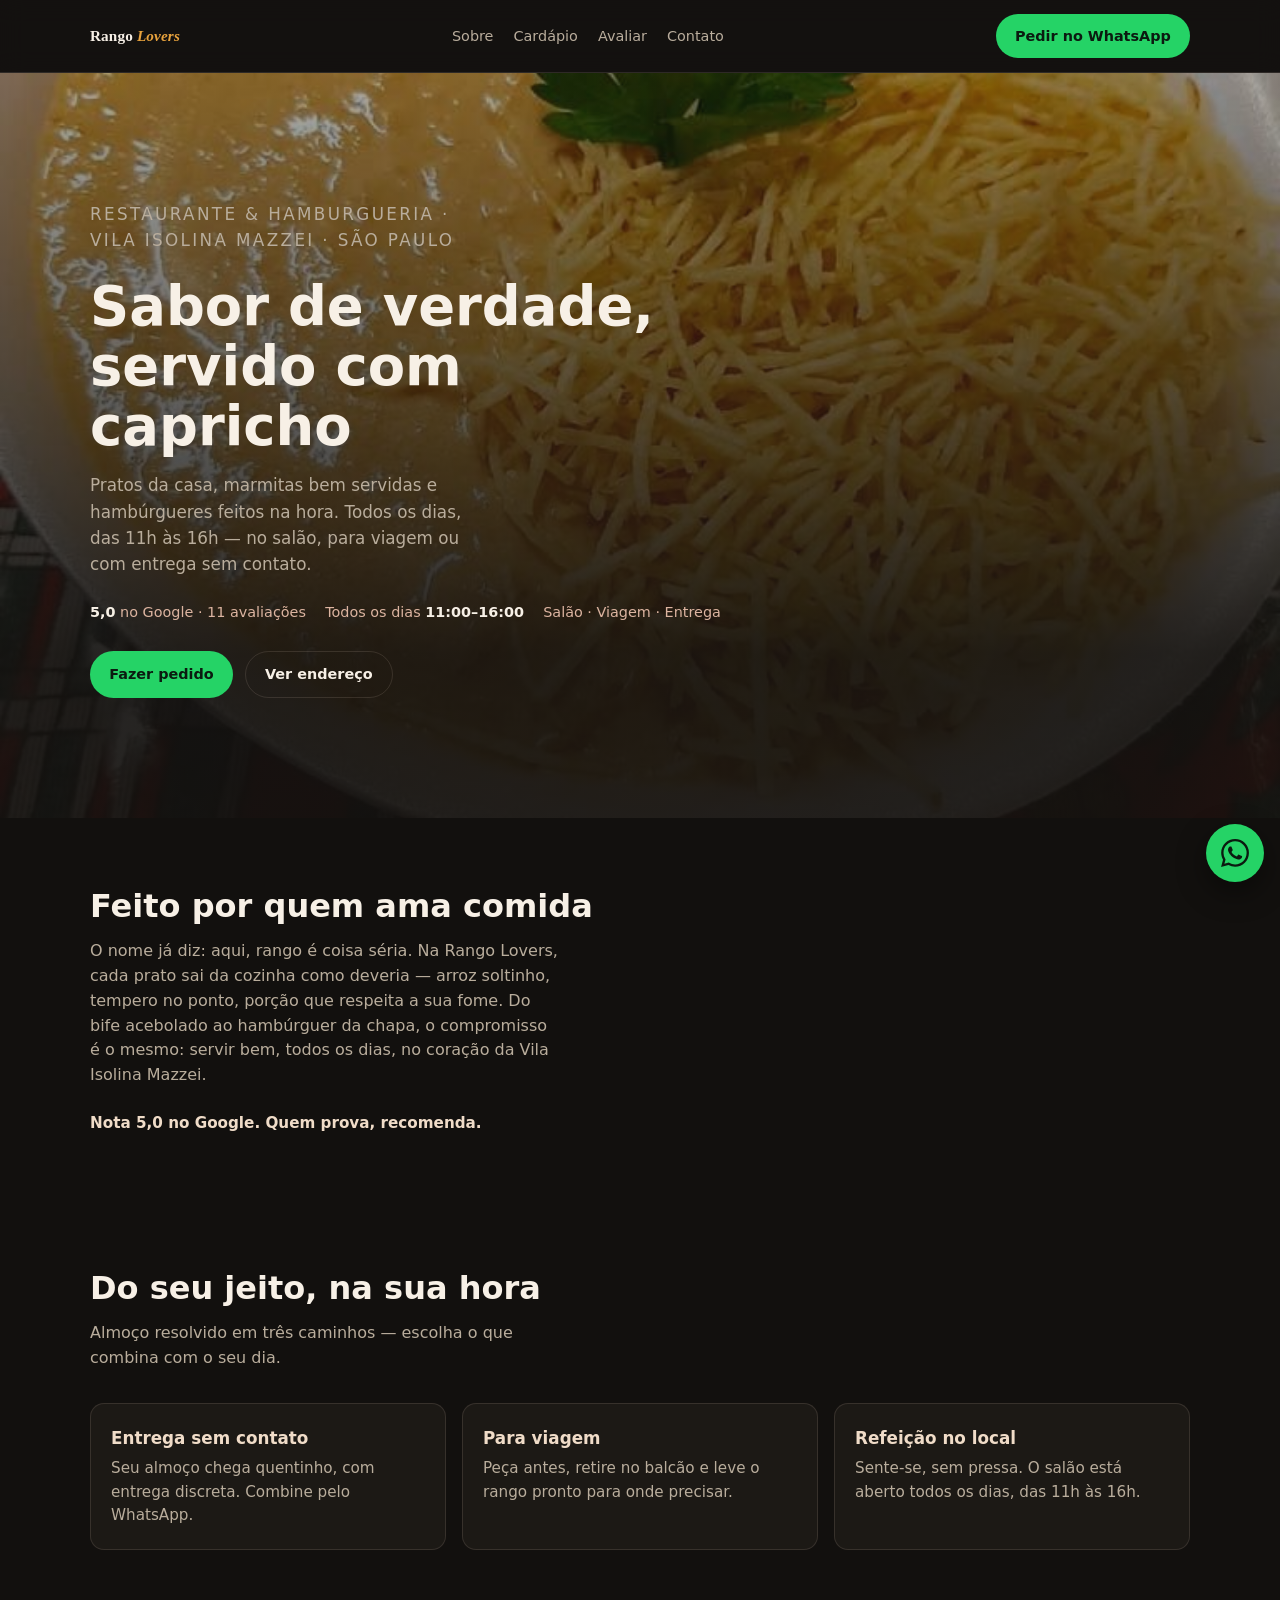
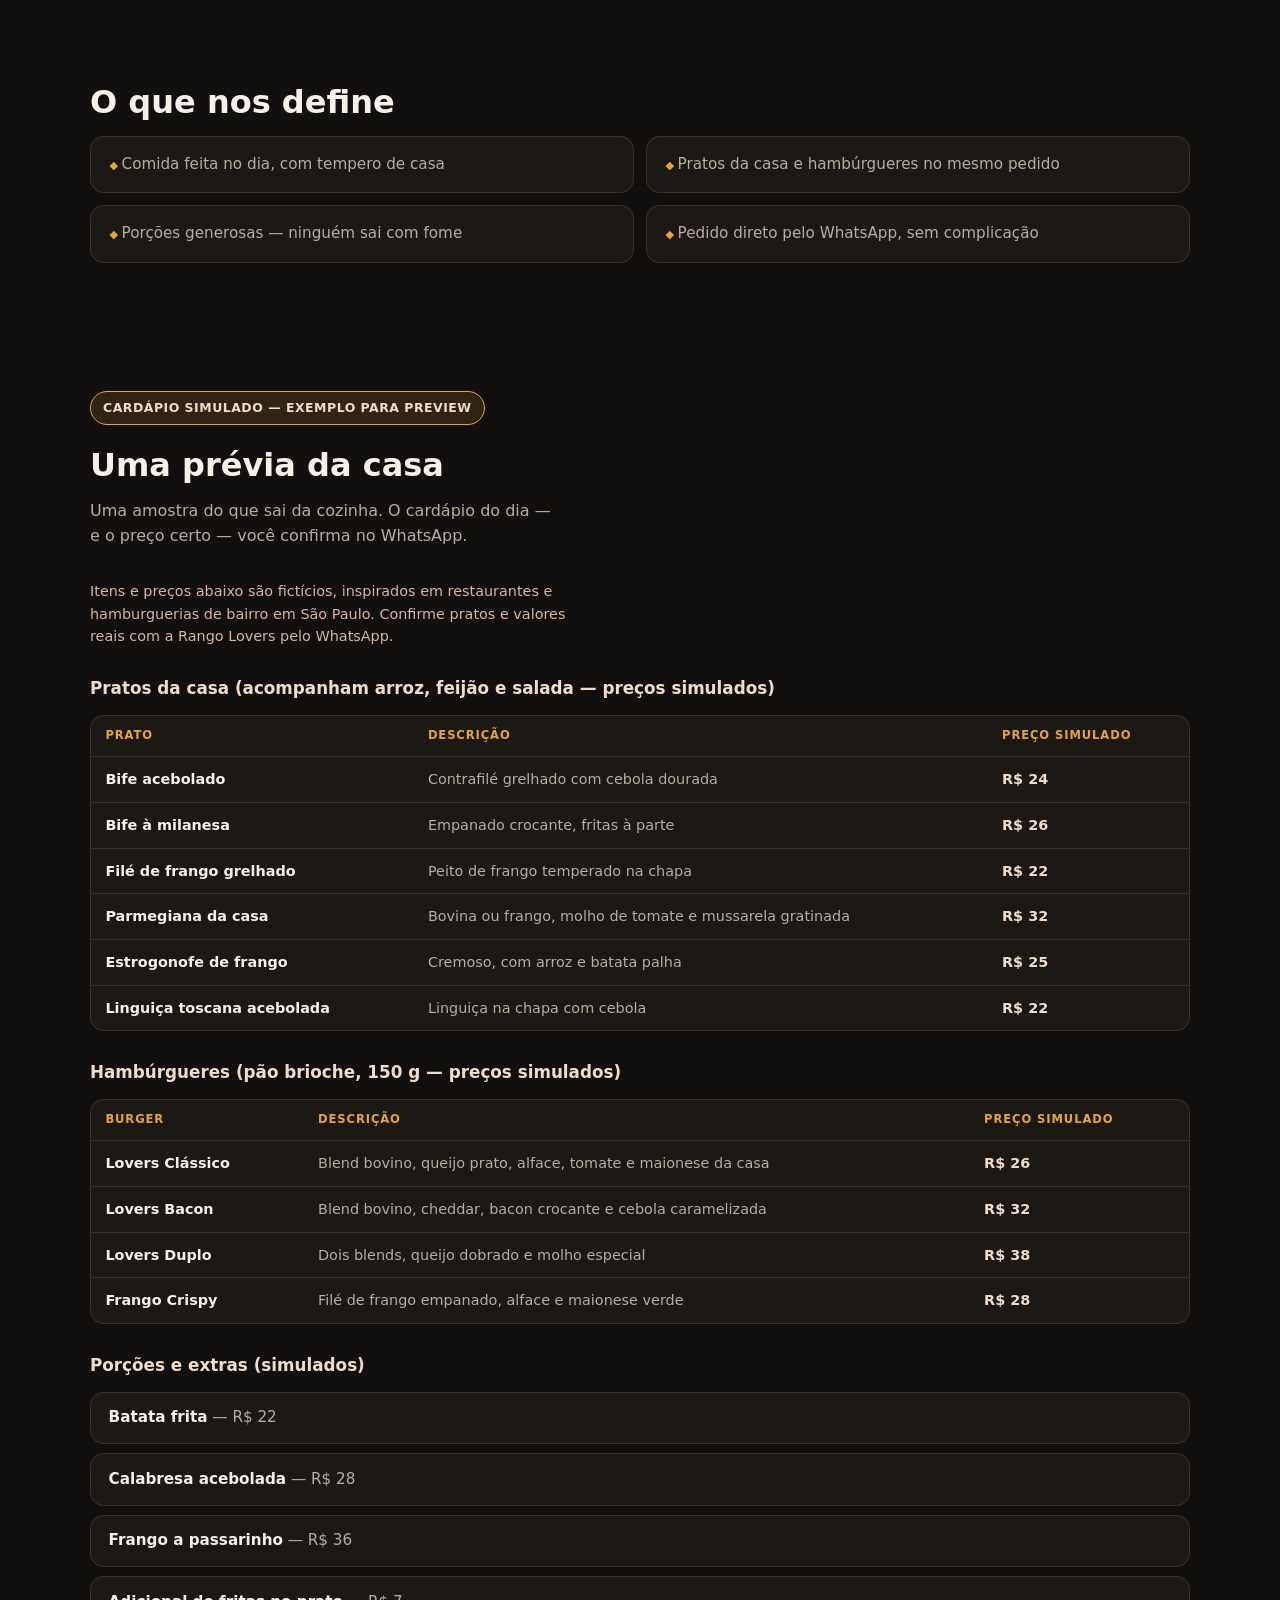
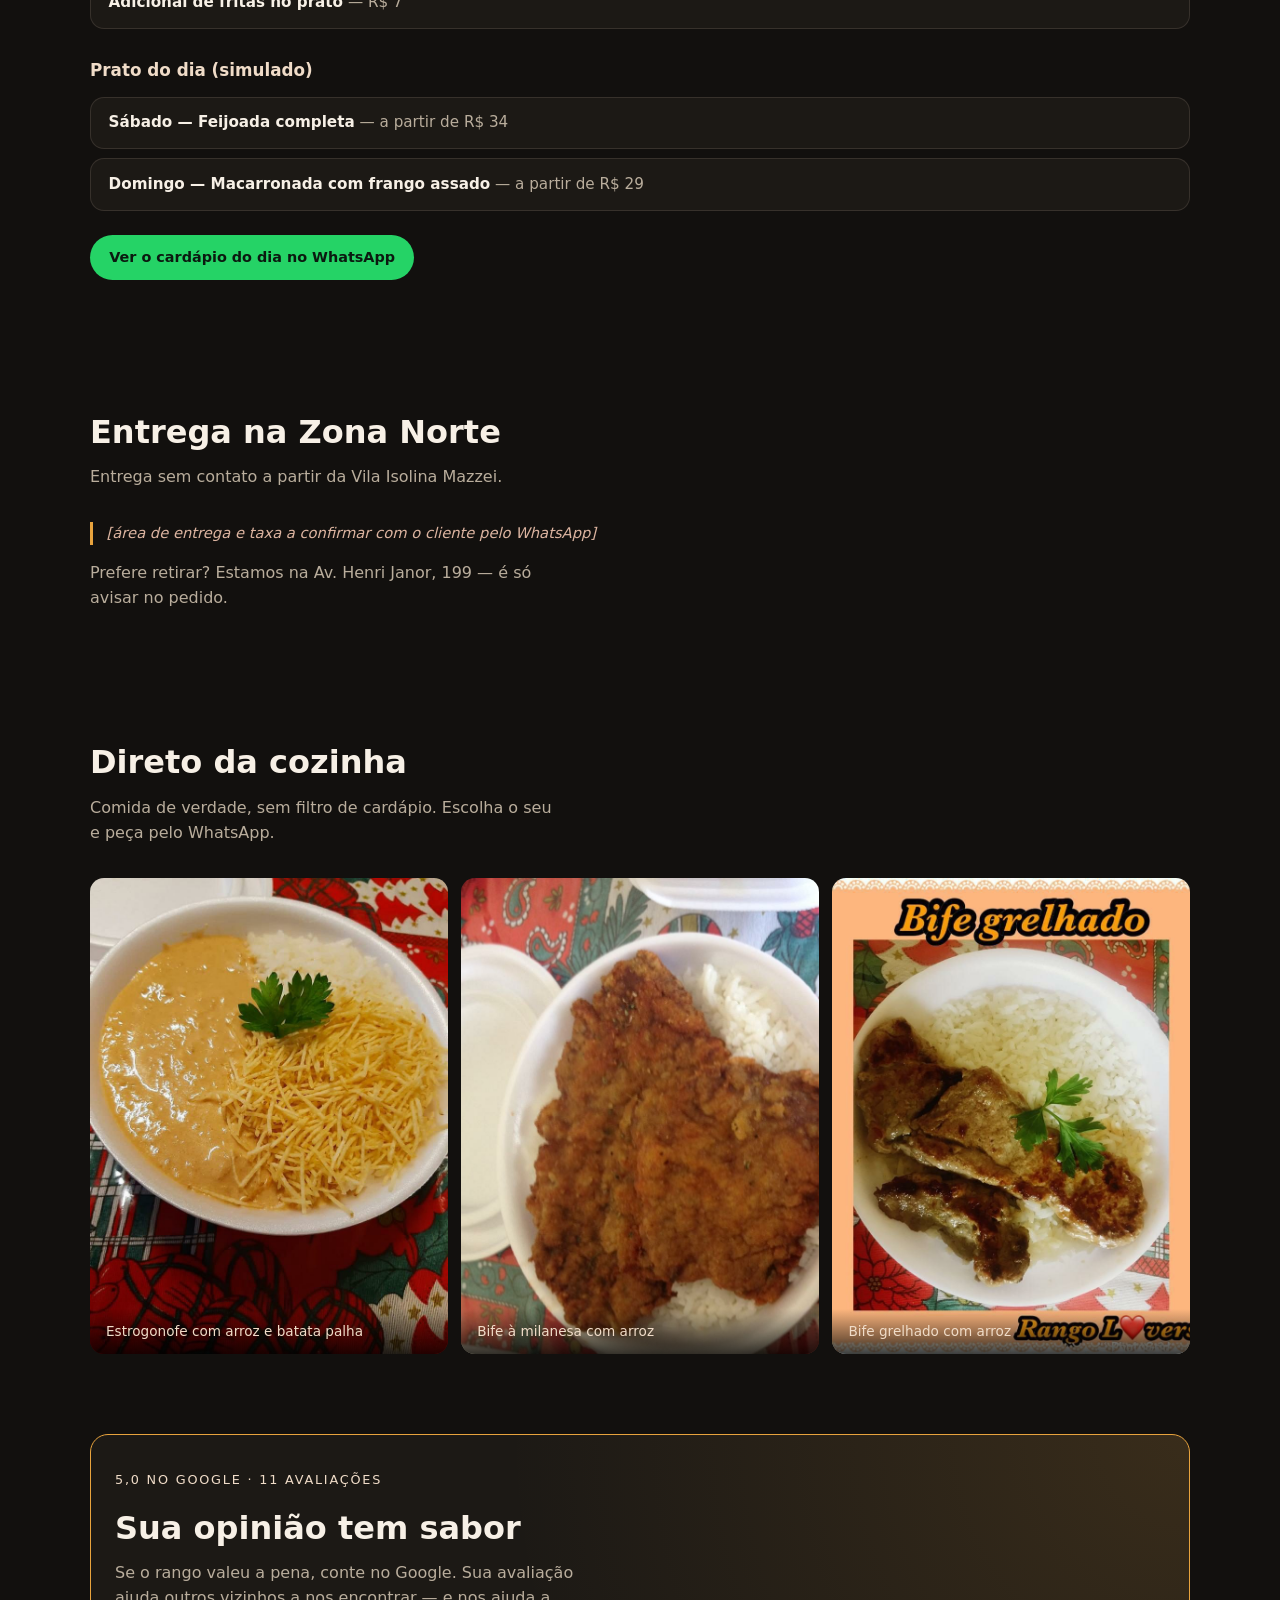
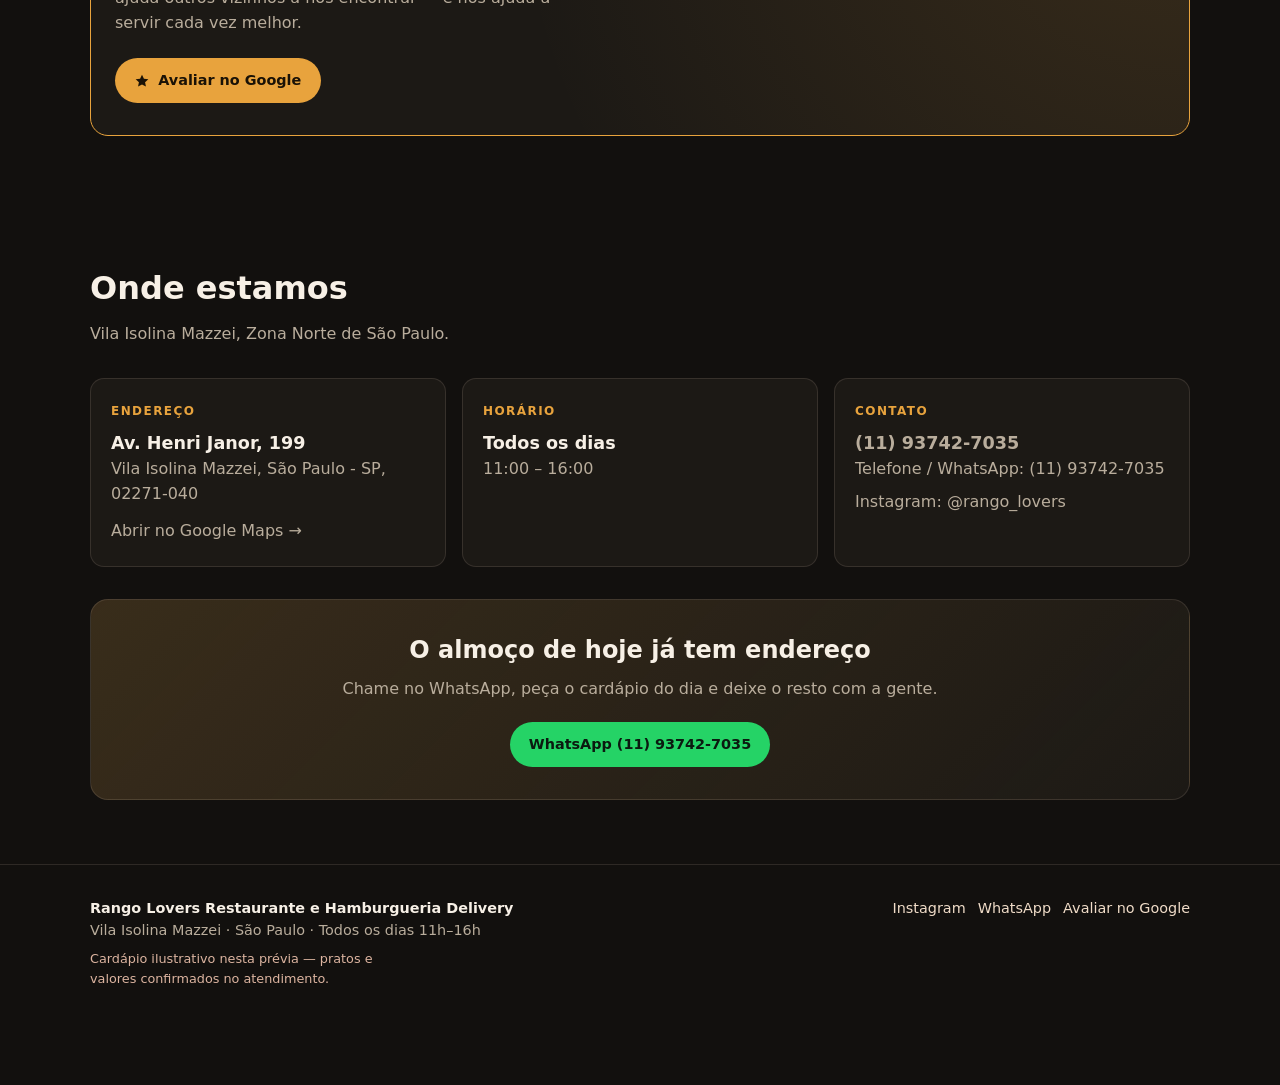
==== v1/index.html @ 6e691ba6 "Initial publish: Rango Lovers Restaurante e Hamburgueria Delivery preview gate + v1/v2/v3 for GitHub" ====
<!DOCTYPE html>
<html lang="pt-BR">
<head>
  <meta charset="UTF-8" />
  <meta name="viewport" content="width=device-width, initial-scale=1" />
  <meta name="description" content="Almoço caprichado, pratos da casa e hambúrgueres na Vila Isolina Mazzei, Zona Norte de SP. Todos os dias, 11h às 16h. Peça pelo WhatsApp (11) 93742-7035." />
  <title>Rango Lovers | Restaurante e Hamburgueria · Vila Isolina Mazzei</title>
  <link rel="stylesheet" href="styles.css" />
</head>
<body>
  <header class="header">
    <div class="container header-inner">
      <a class="brand" href="#topo" aria-label="Rango Lovers — início">
        <span class="wordmark">Rango <em>Lovers</em></span>
      </a>
      <nav class="nav" aria-label="Principal">
        <a href="#sobre">Sobre</a>
        <a href="#cardapio">Cardápio</a>
        <a href="#avaliar">Avaliar</a>
        <a href="#info">Contato</a>
      </nav>
      <a class="btn btn-wa" href="https://wa.me/5511937427035" target="_blank" rel="noopener noreferrer">Pedir no WhatsApp</a>
    </div>
  </header>

  <main id="topo">
    <section class="hero">
      <div class="hero-bg" aria-hidden="true"></div>
      <div class="container hero-content">
        <p class="eyebrow">Restaurante &amp; Hamburgueria · Vila Isolina Mazzei · São Paulo</p>
        <h1>Sabor de verdade, servido com capricho</h1>
        <p>Pratos da casa, marmitas bem servidas e hambúrgueres feitos na hora. Todos os dias, das 11h às 16h — no salão, para viagem ou com entrega sem contato.</p>
        <div class="hero-meta">
          <span><strong>5,0</strong> no Google · 11 avaliações</span>
          <span>Todos os dias <strong>11:00–16:00</strong></span>
          <span>Salão · Viagem · Entrega</span>
        </div>
        <div class="hero-actions">
          <a class="btn btn-wa" href="https://wa.me/5511937427035" target="_blank" rel="noopener noreferrer">Fazer pedido</a>
          <a class="btn btn-ghost" href="#info">Ver endereço</a>
        </div>
      </div>
    </section>

    <section id="sobre">
      <div class="container">
        <h2 class="section-title">Feito por quem ama comida</h2>
        <p class="section-lead">O nome já diz: aqui, rango é coisa séria. Na Rango Lovers, cada prato sai da cozinha como deveria — arroz soltinho, tempero no ponto, porção que respeita a sua fome. Do bife acebolado ao hambúrguer da chapa, o compromisso é o mesmo: servir bem, todos os dias, no coração da Vila Isolina Mazzei.</p>
        <p class="trust-line">Nota 5,0 no Google. Quem prova, recomenda.</p>
      </div>
    </section>

    <section id="servicos">
      <div class="container">
        <h2 class="section-title">Do seu jeito, na sua hora</h2>
        <p class="section-lead">Almoço resolvido em três caminhos — escolha o que combina com o seu dia.</p>
        <div class="services">
          <article class="service-card">
            <h3>Entrega sem contato</h3>
            <p>Seu almoço chega quentinho, com entrega discreta. Combine pelo WhatsApp.</p>
          </article>
          <article class="service-card">
            <h3>Para viagem</h3>
            <p>Peça antes, retire no balcão e leve o rango pronto para onde precisar.</p>
          </article>
          <article class="service-card">
            <h3>Refeição no local</h3>
            <p>Sente-se, sem pressa. O salão está aberto todos os dias, das 11h às 16h.</p>
          </article>
        </div>
      </div>
    </section>

    <section id="destaques">
      <div class="container">
        <h2 class="section-title">O que nos define</h2>
        <ul class="highlight-list">
          <li>Comida feita no dia, com tempero de casa</li>
          <li>Pratos da casa e hambúrgueres no mesmo pedido</li>
          <li>Porções generosas — ninguém sai com fome</li>
          <li>Pedido direto pelo WhatsApp, sem complicação</li>
        </ul>
      </div>
    </section>

    <section id="cardapio" aria-label="Cardápio simulado — exemplo para preview">
      <div class="container">
        <div class="simulado-badge" role="status">Cardápio simulado — exemplo para preview</div>
        <h2 class="section-title">Uma prévia da casa</h2>
        <p class="section-lead">Uma amostra do que sai da cozinha. O cardápio do dia — e o preço certo — você confirma no WhatsApp.</p>
        <p class="simulado-note">Itens e preços abaixo são fictícios, inspirados em restaurantes e hamburguerias de bairro em São Paulo. Confirme pratos e valores reais com a Rango Lovers pelo WhatsApp.</p>

        <h3 class="menu-group-title">Pratos da casa (acompanham arroz, feijão e salada — preços simulados)</h3>
        <div class="menu-table-wrap">
          <table class="menu-table">
            <thead>
              <tr><th>Prato</th><th>Descrição</th><th>Preço simulado</th></tr>
            </thead>
            <tbody>
              <tr><td>Bife acebolado</td><td>Contrafilé grelhado com cebola dourada</td><td>R$ 24</td></tr>
              <tr><td>Bife à milanesa</td><td>Empanado crocante, fritas à parte</td><td>R$ 26</td></tr>
              <tr><td>Filé de frango grelhado</td><td>Peito de frango temperado na chapa</td><td>R$ 22</td></tr>
              <tr><td>Parmegiana da casa</td><td>Bovina ou frango, molho de tomate e mussarela gratinada</td><td>R$ 32</td></tr>
              <tr><td>Estrogonofe de frango</td><td>Cremoso, com arroz e batata palha</td><td>R$ 25</td></tr>
              <tr><td>Linguiça toscana acebolada</td><td>Linguiça na chapa com cebola</td><td>R$ 22</td></tr>
            </tbody>
          </table>
        </div>

        <h3 class="menu-group-title">Hambúrgueres (pão brioche, 150 g — preços simulados)</h3>
        <div class="menu-table-wrap">
          <table class="menu-table">
            <thead>
              <tr><th>Burger</th><th>Descrição</th><th>Preço simulado</th></tr>
            </thead>
            <tbody>
              <tr><td>Lovers Clássico</td><td>Blend bovino, queijo prato, alface, tomate e maionese da casa</td><td>R$ 26</td></tr>
              <tr><td>Lovers Bacon</td><td>Blend bovino, cheddar, bacon crocante e cebola caramelizada</td><td>R$ 32</td></tr>
              <tr><td>Lovers Duplo</td><td>Dois blends, queijo dobrado e molho especial</td><td>R$ 38</td></tr>
              <tr><td>Frango Crispy</td><td>Filé de frango empanado, alface e maionese verde</td><td>R$ 28</td></tr>
            </tbody>
          </table>
        </div>

        <h3 class="menu-group-title">Porções e extras (simulados)</h3>
        <ul class="combo-list">
          <li><strong>Batata frita</strong> — R$ 22</li>
          <li><strong>Calabresa acebolada</strong> — R$ 28</li>
          <li><strong>Frango a passarinho</strong> — R$ 36</li>
          <li><strong>Adicional de fritas no prato</strong> — R$ 7</li>
        </ul>

        <h3 class="menu-group-title">Prato do dia (simulado)</h3>
        <ul class="combo-list">
          <li><strong>Sábado — Feijoada completa</strong> — a partir de R$ 34</li>
          <li><strong>Domingo — Macarronada com frango assado</strong> — a partir de R$ 29</li>
        </ul>
        <div class="menu-cta">
          <a class="btn btn-wa" href="https://wa.me/5511937427035" target="_blank" rel="noopener noreferrer">Ver o cardápio do dia no WhatsApp</a>
        </div>
      </div>
    </section>

    <section id="entrega">
      <div class="container">
        <h2 class="section-title">Entrega na Zona Norte</h2>
        <p class="section-lead">Entrega sem contato a partir da Vila Isolina Mazzei.</p>
        <p class="area-placeholder">[área de entrega e taxa a confirmar com o cliente pelo WhatsApp]</p>
        <p class="section-lead" style="margin-top:1rem;margin-bottom:0">Prefere retirar? Estamos na Av. Henri Janor, 199 — é só avisar no pedido.</p>
      </div>
    </section>

    <section id="fotos">
      <div class="container">
        <h2 class="section-title">Direto da cozinha</h2>
        <p class="section-lead">Comida de verdade, sem filtro de cardápio. Escolha o seu e peça pelo WhatsApp.</p>
        <div class="gallery gallery-3">
          <figure>
            <img src="assets/foto-1.jpg" alt="Estrogonofe com arroz e batata palha" loading="lazy" width="768" height="1024" />
            <figcaption>Estrogonofe com arroz e batata palha</figcaption>
          </figure>
          <figure>
            <img src="assets/foto-3.jpg" alt="Bife à milanesa com arroz" loading="lazy" width="960" height="960" />
            <figcaption>Bife à milanesa com arroz</figcaption>
          </figure>
          <figure>
            <img src="assets/foto-4.jpg" alt="Bife grelhado com arroz" loading="lazy" width="869" height="1024" />
            <figcaption>Bife grelhado com arroz</figcaption>
          </figure>
        </div>
      </div>
    </section>

    <section id="avaliar" class="review-band">
      <div class="container">
        <div class="review-box">
          <p class="eyebrow">5,0 no Google · 11 avaliações</p>
          <h2 class="section-title">Sua opinião tem sabor</h2>
          <p class="section-lead">Se o rango valeu a pena, conte no Google. Sua avaliação ajuda outros vizinhos a nos encontrar — e nos ajuda a servir cada vez melhor.</p>
          <a class="btn btn-review" href="https://search.google.com/local/writereview?placeid=ChIJkTZjzln1zpQRoMhv1bwdOF4" target="_blank" rel="noopener noreferrer"><svg class="g-ico" viewBox="0 0 24 24" aria-hidden="true"><path fill="currentColor" d="M12 2.5l2.9 6 6.6.8-4.9 4.5 1.3 6.5L12 17.1l-5.9 3.2 1.3-6.5L2.5 9.3l6.6-.8z"/></svg>Avaliar no Google</a>
        </div>
      </div>
    </section>

    <section id="info">
      <div class="container">
        <h2 class="section-title">Onde estamos</h2>
        <p class="section-lead">Vila Isolina Mazzei, Zona Norte de São Paulo.</p>
        <div class="info-grid">
          <article class="info-card">
            <h3>Endereço</h3>
            <p class="big">Av. Henri Janor, 199</p>
            <p>Vila Isolina Mazzei, São Paulo - SP, 02271-040</p>
            <p style="margin-top:0.75rem"><a href="https://www.google.com/maps/place/Rango+Lovers+Restaurante+e+Hamburgueria+Delivery/data=!4m7!3m6!1s0x94cef559ce633691:0x5e381dbcd56fc8a0!8m2!3d-23.4699314!4d-46.5895767!16s%2Fg%2F11lrlq2khb" target="_blank" rel="noopener noreferrer">Abrir no Google Maps →</a></p>
          </article>
          <article class="info-card">
            <h3>Horário</h3>
            <p class="big">Todos os dias</p>
            <p>11:00 – 16:00</p>
          </article>
          <article class="info-card">
            <h3>Contato</h3>
            <p class="big"><a href="tel:+5511937427035">(11) 93742-7035</a></p>
            <p>Telefone / WhatsApp: <a href="https://wa.me/5511937427035" target="_blank" rel="noopener noreferrer">(11) 93742-7035</a></p>
            <p style="margin-top:0.5rem">Instagram: <a href="https://www.instagram.com/rango_lovers/" target="_blank" rel="noopener noreferrer">@rango_lovers</a></p>
          </article>
        </div>

        <div class="cta-band" style="margin-top:2rem">
          <h2>O almoço de hoje já tem endereço</h2>
          <p>Chame no WhatsApp, peça o cardápio do dia e deixe o resto com a gente.</p>
          <a class="btn btn-wa" href="https://wa.me/5511937427035" target="_blank" rel="noopener noreferrer">WhatsApp (11) 93742-7035</a>
        </div>
      </div>
    </section>
  </main>

  <footer class="footer">
    <div class="container footer-inner">
      <div>
        <strong style="color:var(--text)">Rango Lovers Restaurante e Hamburgueria Delivery</strong>
        <p>Vila Isolina Mazzei · São Paulo · Todos os dias 11h–16h</p>
        <p class="footer-note">Cardápio ilustrativo nesta prévia — pratos e valores confirmados no atendimento.</p>
      </div>
      <div class="socials">
        <a href="https://www.instagram.com/rango_lovers/" target="_blank" rel="noopener noreferrer">Instagram</a>
        <a href="https://wa.me/5511937427035" target="_blank" rel="noopener noreferrer">WhatsApp</a>
        <a href="https://search.google.com/local/writereview?placeid=ChIJkTZjzln1zpQRoMhv1bwdOF4" target="_blank" rel="noopener noreferrer">Avaliar no Google</a>
      </div>
    </div>
  </footer>

  <a class="wa-float" href="https://wa.me/5511937427035" target="_blank" rel="noopener noreferrer" aria-label="Pedir no WhatsApp">
    <svg viewBox="0 0 24 24" fill="currentColor" aria-hidden="true"><path d="M17.472 14.382c-.297-.149-1.758-.867-2.03-.967-.273-.099-.471-.148-.67.15-.197.297-.767.966-.94 1.164-.173.199-.347.223-.644.075-.297-.15-1.255-.463-2.39-1.475-.883-.788-1.48-1.761-1.653-2.059-.173-.297-.018-.458.13-.606.134-.133.298-.347.446-.52.149-.174.198-.298.298-.497.099-.198.05-.371-.025-.52-.075-.149-.669-1.612-.916-2.207-.242-.579-.487-.5-.669-.51-.173-.008-.371-.01-.57-.01-.198 0-.52.074-.792.372-.272.297-1.04 1.016-1.04 2.479 0 1.462 1.065 2.875 1.213 3.074.149.198 2.096 3.2 5.077 4.487.709.306 1.262.489 1.694.625.712.227 1.36.195 1.871.118.571-.085 1.758-.719 2.006-1.413.248-.694.248-1.289.173-1.413-.074-.124-.272-.198-.57-.347m-5.421 7.403h-.004a9.87 9.87 0 01-5.031-1.378l-.361-.214-3.741.982.998-3.648-.235-.374a9.86 9.86 0 01-1.51-5.26c.001-5.45 4.436-9.884 9.888-9.884 2.64 0 5.122 1.03 6.988 2.898a9.825 9.825 0 012.893 6.994c-.003 5.45-4.435 9.884-9.85 9.884m8.413-18.297A11.815 11.815 0 0012.05 0C5.495 0 .16 5.335.157 11.892c0 2.096.547 4.142 1.588 5.945L.057 24l6.305-1.654a11.882 11.882 0 005.683 1.448h.005c6.554 0 11.89-5.335 11.893-11.893a11.821 11.821 0 00-3.48-8.413z"/></svg>
  </a>

  <script src="script.js"></script>
</body>
</html>
---- v1/styles.css ----
/* Rango Lovers v1 — Dark elegant: carvão + mostarda (almoço caprichado) */
:root {
  --bg: #12100e;
  --bg-elev: #1c1915;
  --bg-soft: #26221c;
  --text: #f7f0e6;
  --muted: #b9ad9c;
  --accent: #e8a33d;
  --accent-hover: #f2b552;
  --accent-soft: rgba(232, 163, 61, 0.14);
  --cream: #f0dcc8;
  --earth: #dcb4a0;
  --line: rgba(240, 220, 200, 0.12);
  --radius: 14px;
  --font: "Segoe UI", system-ui, -apple-system, sans-serif;
  --max: 1100px;
}


*, *::before, *::after { box-sizing: border-box; margin: 0; padding: 0; }
html { scroll-behavior: smooth; }
body {
  font-family: var(--font);
  background: var(--bg);
  color: var(--text);
  line-height: 1.55;
  -webkit-font-smoothing: antialiased;
}
img { max-width: 100%; display: block; }
a { color: inherit; text-decoration: none; }
ul { list-style: none; }

.container { width: min(100% - 2rem, var(--max)); margin-inline: auto; }

/* Header */
.header {
  position: sticky; top: 0; z-index: 40;
  background: rgba(20, 18, 16, 0.88);
  backdrop-filter: blur(12px);
  border-bottom: 1px solid var(--line);
}
.header-inner {
  display: flex; align-items: center; justify-content: space-between;
  padding: 0.85rem 0; gap: 1rem;
}
.brand {
  display: flex; align-items: center; gap: 0.75rem;
  font-weight: 700; letter-spacing: 0.02em;
}
.brand-mark {
  width: 42px; height: 42px; border-radius: 50%;
  object-fit: cover; border: 2px solid var(--accent);
}
.brand span { font-size: 0.95rem; }
.nav { display: none; gap: 1.25rem; font-size: 0.9rem; color: var(--muted); }
.nav a:hover { color: var(--text); }
.btn {
  display: inline-flex; align-items: center; justify-content: center; gap: 0.5rem;
  padding: 0.7rem 1.2rem; border-radius: 999px; font-weight: 600; font-size: 0.9rem;
  border: none; cursor: pointer; transition: 0.2s ease;
}
.btn-wa {
  background: #25d366; color: #0b1a10;
}
.btn-wa:hover { filter: brightness(1.08); transform: translateY(-1px); }
.btn-accent {
  background: var(--accent); color: #fff;
}
.btn-accent:hover { background: var(--accent-hover); }
.btn-ghost {
  background: transparent; color: var(--text);
  border: 1px solid var(--line);
}
.btn-ghost:hover { border-color: var(--cream); }

/* Hero */
.hero {
  position: relative; min-height: min(88vh, 720px);
  display: grid; align-items: end;
  overflow: hidden;
}
.hero-bg {
  position: absolute; inset: 0;
  background:
    linear-gradient(180deg, rgba(20,18,16,0.35) 0%, rgba(20,18,16,0.92) 78%),
    url("assets/foto-1.jpg") center/cover no-repeat;
}
.hero-content {
  position: relative; z-index: 1;
  padding: 4rem 0 3.5rem;
}
.eyebrow {
  display: inline-block;
  color: var(--cream);
  font-size: 0.8rem; letter-spacing: 0.14em; text-transform: uppercase;
  margin-bottom: 0.85rem;
}
.hero h1 {
  font-size: clamp(2.1rem, 6vw, 3.4rem);
  line-height: 1.1; font-weight: 750; max-width: 14ch;
  margin-bottom: 1rem;
}
.hero p {
  color: var(--muted); max-width: 38ch; font-size: 1.05rem;
  margin-bottom: 1.5rem;
}
.hero-meta {
  display: flex; flex-wrap: wrap; gap: 0.6rem 1.2rem;
  color: var(--earth); font-size: 0.9rem; margin-bottom: 1.75rem;
}
.hero-meta strong { color: var(--text); font-weight: 600; }
.hero-actions { display: flex; flex-wrap: wrap; gap: 0.75rem; }

/* Sections */
section { padding: 4rem 0; }
.section-title {
  font-size: clamp(1.5rem, 3.5vw, 2rem);
  margin-bottom: 0.5rem;
}
.section-lead { color: var(--muted); max-width: 46ch; margin-bottom: 2rem; }

.services {
  display: grid; gap: 1rem;
  grid-template-columns: 1fr;
}
.service-card {
  background: var(--bg-elev);
  border: 1px solid var(--line);
  border-radius: var(--radius);
  padding: 1.35rem 1.25rem;
}
.service-card h3 {
  font-size: 1.05rem; margin-bottom: 0.35rem;
  color: var(--cream);
}
.service-card p { color: var(--muted); font-size: 0.95rem; }

.gallery {
  display: grid; gap: 0.85rem;
  grid-template-columns: 1fr 1fr;
}
.gallery figure {
  position: relative; overflow: hidden; border-radius: var(--radius);
  background: var(--bg-soft); aspect-ratio: 3/4;
}
.gallery figure:nth-child(3) { grid-column: 1 / -1; aspect-ratio: 16/9; }
.gallery img { width: 100%; height: 100%; object-fit: cover; }
.gallery figcaption {
  position: absolute; left: 0; right: 0; bottom: 0;
  padding: 0.75rem 1rem;
  background: linear-gradient(transparent, rgba(0,0,0,0.75));
  font-size: 0.85rem; color: var(--cream);
}

.info-grid {
  display: grid; gap: 1rem;
}
.info-card {
  background: var(--bg-elev);
  border: 1px solid var(--line);
  border-radius: var(--radius);
  padding: 1.4rem 1.25rem;
}
.info-card h3 {
  font-size: 0.75rem; letter-spacing: 0.12em; text-transform: uppercase;
  color: var(--accent); margin-bottom: 0.6rem;
}
.info-card p, .info-card a { color: var(--muted); }
.info-card a:hover { color: var(--text); }
.info-card .big { color: var(--text); font-size: 1.1rem; font-weight: 600; }

.cta-band {
  background: linear-gradient(135deg, var(--accent-soft), transparent), var(--bg-elev);
  border: 1px solid var(--line);
  border-radius: calc(var(--radius) + 4px);
  padding: 2rem 1.5rem;
  text-align: center;
}
.cta-band h2 { margin-bottom: 0.5rem; }
.cta-band p { color: var(--muted); margin-bottom: 1.25rem; }

.footer {
  border-top: 1px solid var(--line);
  padding: 2rem 0 6rem;
  color: var(--muted); font-size: 0.9rem;
}
.footer-inner {
  display: flex; flex-wrap: wrap; gap: 1rem;
  justify-content: space-between; align-items: flex-start;
}
.footer a { color: var(--cream); }
.footer a:hover { color: var(--text); }
.socials { display: flex; gap: 0.75rem; }

/* Floating WA */
.wa-float {
  position: fixed; right: 1rem; bottom: 1.15rem; z-index: 50;
  width: 58px; height: 58px; border-radius: 50%;
  background: #25d366; color: #0b1a10;
  display: grid; place-items: center;
  box-shadow: 0 10px 30px rgba(0,0,0,0.45);
  transition: 0.2s ease;
}
.wa-float:hover { transform: scale(1.06); }
.wa-float svg { width: 28px; height: 28px; }

@media (min-width: 640px) {
  .services { grid-template-columns: repeat(3, 1fr); }
  .info-grid { grid-template-columns: repeat(3, 1fr); }
  .gallery { grid-template-columns: repeat(4, 1fr); }
  .gallery figure { aspect-ratio: 3/4; }
  .gallery figure:nth-child(3) { grid-column: auto; }
}
@media (min-width: 768px) {
  .nav { display: flex; }
  .header .btn-wa span { display: inline; }
}

/* Copy additions: trust, highlights, cardápio simulado */
.trust-line {
  color: var(--cream);
  font-size: 0.95rem;
  font-weight: 600;
  margin-top: -0.5rem;
}
.highlight-list {
  display: grid;
  gap: 0.75rem;
  grid-template-columns: 1fr;
}
.highlight-list li {
  background: var(--bg-elev);
  border: 1px solid var(--line);
  border-radius: var(--radius);
  padding: 1rem 1.15rem;
  color: var(--muted);
  font-size: 0.95rem;
}
.highlight-list li::before {
  content: "◆ ";
  color: var(--accent);
  font-size: 0.7rem;
}
.simulado-badge {
  display: inline-block;
  background: var(--accent-soft);
  border: 1px solid var(--accent);
  color: var(--cream);
  font-size: 0.78rem;
  font-weight: 700;
  letter-spacing: 0.04em;
  text-transform: uppercase;
  padding: 0.4rem 0.75rem;
  border-radius: 999px;
  margin-bottom: 1rem;
}
.simulado-note {
  color: var(--earth);
  font-size: 0.9rem;
  margin-bottom: 1.5rem;
  max-width: 52ch;
}
.menu-group-title {
  font-size: 1.05rem;
  color: var(--cream);
  margin: 1.75rem 0 0.85rem;
}
.menu-table-wrap {
  overflow-x: auto;
  border: 1px solid var(--line);
  border-radius: var(--radius);
  background: var(--bg-elev);
}
.menu-table {
  width: 100%;
  border-collapse: collapse;
  font-size: 0.9rem;
}
.menu-table th,
.menu-table td {
  padding: 0.7rem 0.9rem;
  text-align: left;
  border-bottom: 1px solid var(--line);
}
.menu-table th {
  color: var(--accent);
  font-size: 0.72rem;
  text-transform: uppercase;
  letter-spacing: 0.08em;
  font-weight: 700;
}
.menu-table td { color: var(--muted); }
.menu-table td:first-child { color: var(--text); font-weight: 600; }
.menu-table td:last-child { white-space: nowrap; color: var(--cream); font-weight: 650; }
.menu-table tr:last-child td { border-bottom: none; }
.combo-list {
  display: grid;
  gap: 0.55rem;
  margin-bottom: 1.5rem;
}
.combo-list li {
  background: var(--bg-elev);
  border: 1px solid var(--line);
  border-radius: var(--radius);
  padding: 0.85rem 1.1rem;
  color: var(--muted);
  font-size: 0.95rem;
}
.combo-list strong { color: var(--text); }
.menu-cta { margin-top: 0.5rem; }
.area-placeholder {
  color: var(--earth);
  font-style: italic;
  font-size: 0.92rem;
  border-left: 3px solid var(--accent);
  padding-left: 0.85rem;
}
.footer-note {
  margin-top: 0.5rem;
  font-size: 0.8rem;
  color: var(--earth);
  max-width: 36ch;
}
@media (min-width: 640px) {
  .highlight-list { grid-template-columns: repeat(2, 1fr); }
}


/* Rango additions */
.wordmark { font-family: Georgia, "Times New Roman", serif; font-size: 1.3rem; font-weight: 700; letter-spacing: 0.01em; color: var(--text); }
.wordmark em { font-style: italic; color: var(--accent); }
.hero h1 { max-width: 17ch; }
.btn-accent { color: #1a1206; }
.gallery-3 { grid-template-columns: 1fr 1fr; }
.gallery-3 figure:nth-child(1) { grid-column: 1 / -1; aspect-ratio: 4/3; }
.gallery-3 figure:nth-child(3) { grid-column: auto; aspect-ratio: 3/4; }
.review-band { padding-top: 1rem; }
.review-box { border: 1px solid var(--accent); border-radius: calc(var(--radius) + 4px); padding: 2rem 1.5rem;
  background: radial-gradient(circle at 100% 0%, var(--accent-soft), transparent 60%), var(--bg-elev); }
.review-box .section-lead { margin-bottom: 1.4rem; }
.btn-review { background: var(--accent); color: #1a1206; }
.btn-review:hover { background: var(--accent-hover); }
.g-ico { width: 16px; height: 16px; }
@media (min-width: 640px) {
  .gallery-3 { grid-template-columns: repeat(3, 1fr); }
  .gallery-3 figure:nth-child(1), .gallery-3 figure:nth-child(3) { grid-column: auto; aspect-ratio: 3/4; }
}
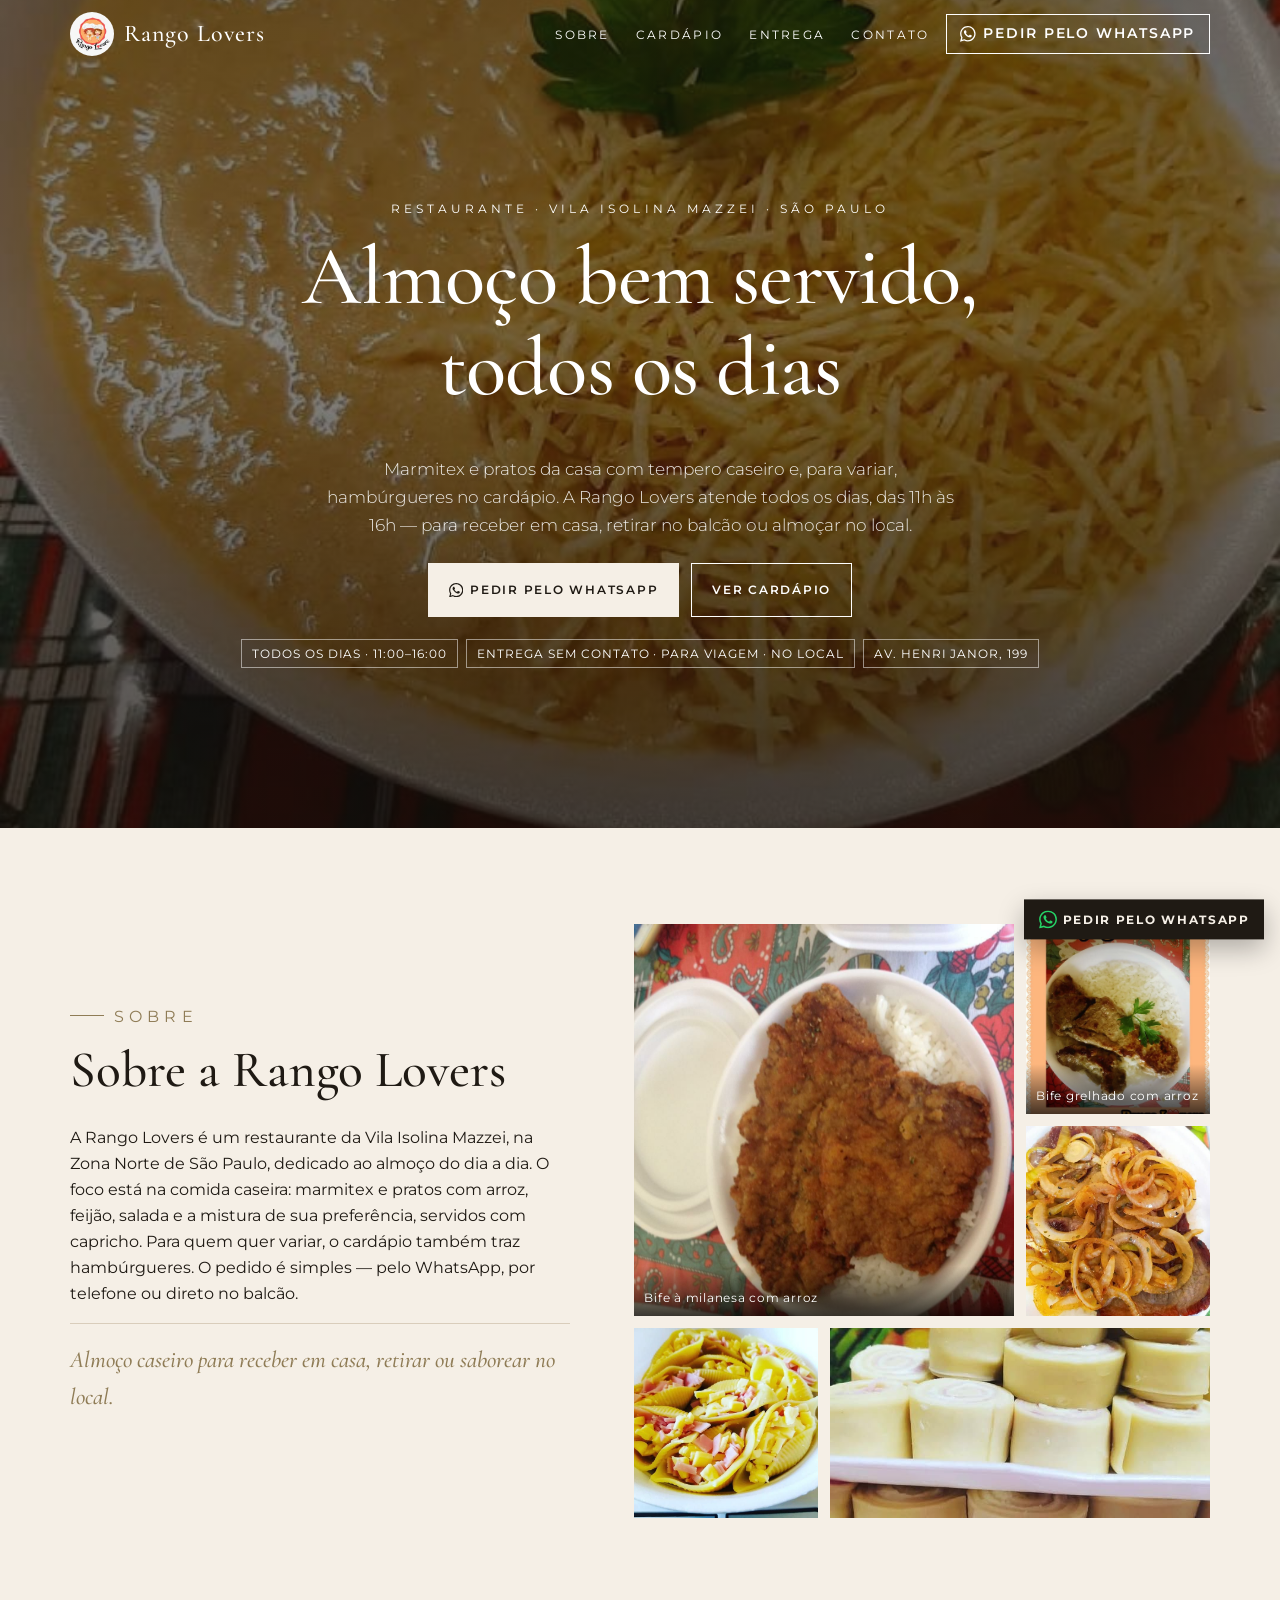
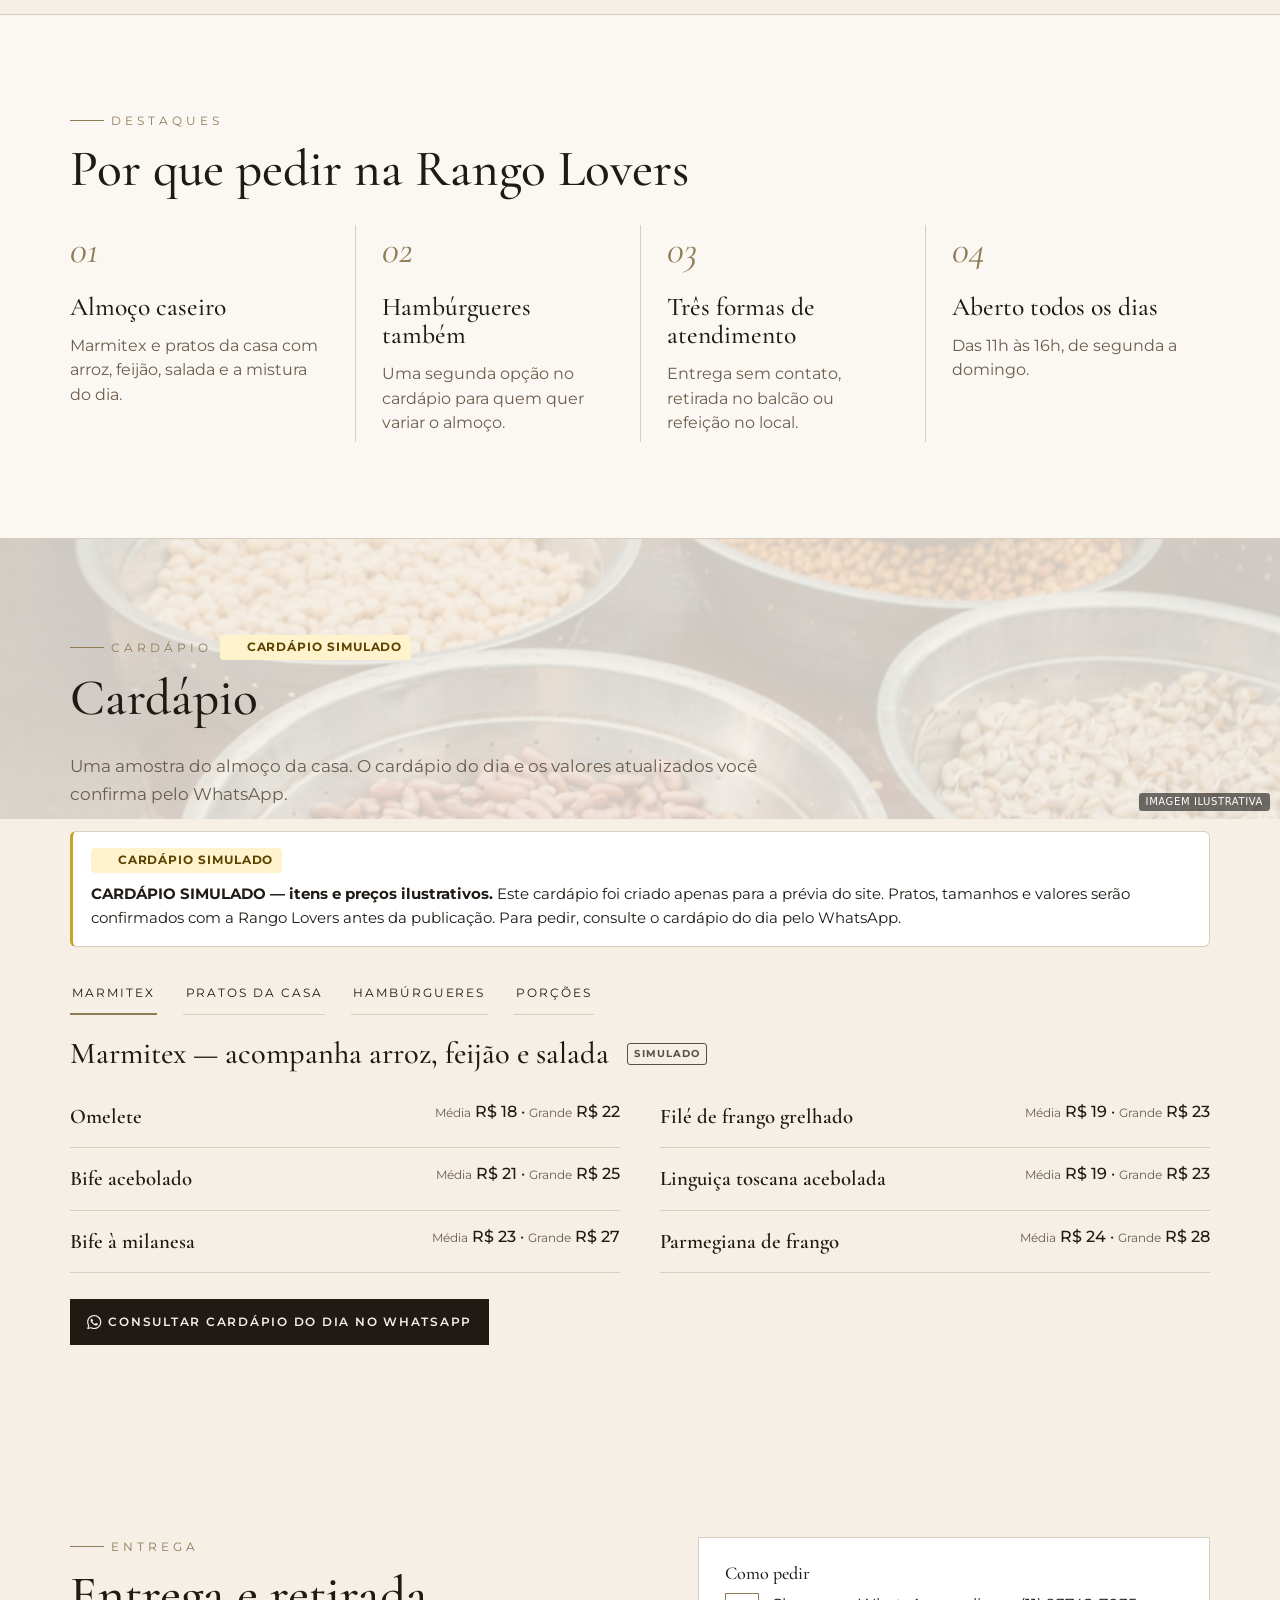
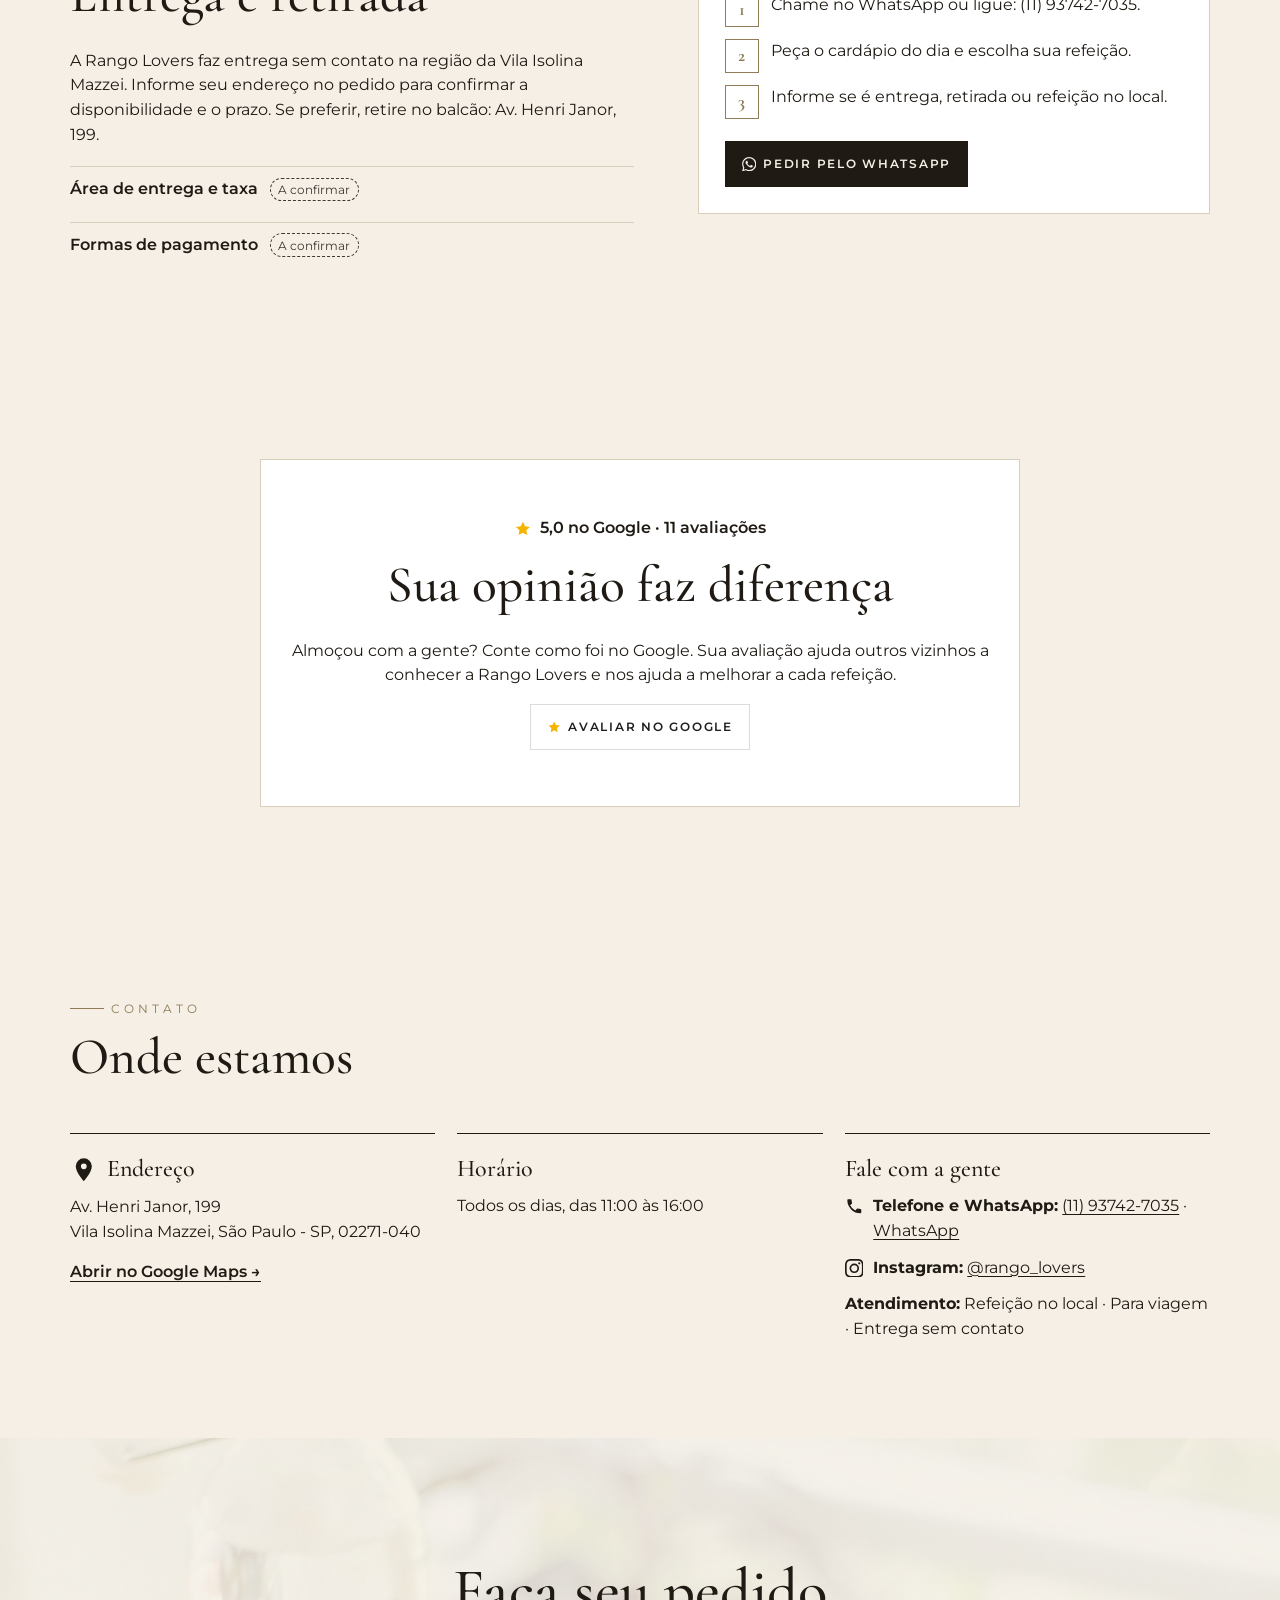
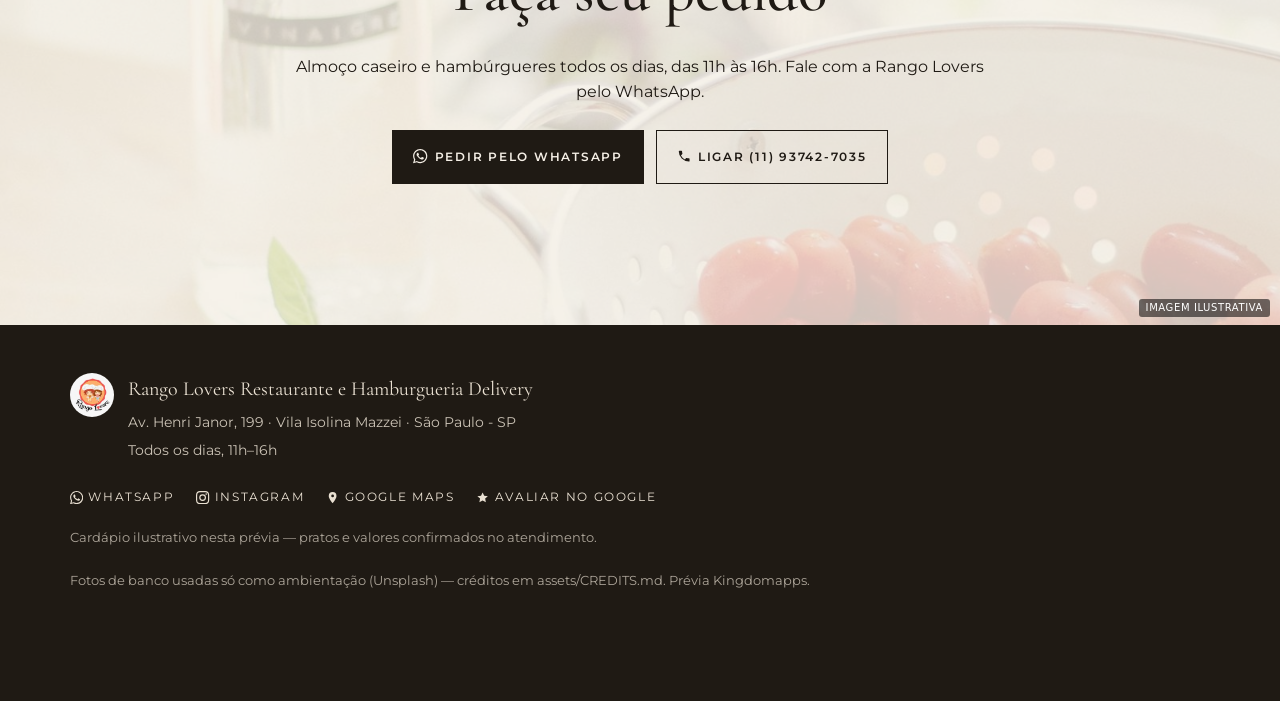
==== commit b3fdeae3: "rebuild: base institucional única + 3 skins visuais (copy.md único, WhatsApp CTA principal, iFood co" ====
--- a/v1/index.html
+++ b/v1/index.html
@@ -1,239 +1,144 @@
 <!DOCTYPE html>
 <html lang="pt-BR">
 <head>
-  <meta charset="UTF-8" />
-  <meta name="viewport" content="width=device-width, initial-scale=1" />
-  <meta name="description" content="Almoço caprichado, pratos da casa e hambúrgueres na Vila Isolina Mazzei, Zona Norte de SP. Todos os dias, 11h às 16h. Peça pelo WhatsApp (11) 93742-7035." />
-  <title>Rango Lovers | Restaurante e Hamburgueria · Vila Isolina Mazzei</title>
-  <link rel="stylesheet" href="styles.css" />
+<meta charset="UTF-8" />
+<meta name="viewport" content="width=device-width, initial-scale=1" />
+<meta name="robots" content="noindex, nofollow" />
+<title>Rango Lovers | Almoço, marmitex e hambúrgueres na Vila Isolina Mazzei</title>
+<meta name="description" content="Almoço caseiro, marmitex e hambúrgueres na Vila Isolina Mazzei, Zona Norte de São Paulo. Todos os dias, das 11h às 16h. Entrega sem contato, retirada e refeição no local. Peça pelo WhatsApp." />
+<meta name="theme-color" content="#1c1714" />
+<link rel="preconnect" href="https://fonts.googleapis.com" />
+<link rel="preconnect" href="https://fonts.gstatic.com" crossorigin />
+<link rel="stylesheet" href="https://fonts.googleapis.com/css2?family=Cormorant+Garamond:ital,wght@0,500;0,600;1,500&family=Montserrat:wght@300;400;500;600&display=swap" />
+<link rel="stylesheet" href="../assets/base.css" />
+<link rel="stylesheet" href="../assets/skin-a.css" />
+<style>:root{--brand:#d9452f;--brand2:#e8a05a;--brand-ink:#1c1714}</style>
 </head>
-<body>
-  <header class="header">
-    <div class="container header-inner">
-      <a class="brand" href="#topo" aria-label="Rango Lovers — início">
-        <span class="wordmark">Rango <em>Lovers</em></span>
-      </a>
-      <nav class="nav" aria-label="Principal">
-        <a href="#sobre">Sobre</a>
-        <a href="#cardapio">Cardápio</a>
-        <a href="#avaliar">Avaliar</a>
-        <a href="#info">Contato</a>
-      </nav>
-      <a class="btn btn-wa" href="https://wa.me/5511937427035" target="_blank" rel="noopener noreferrer">Pedir no WhatsApp</a>
+<body class="skin-a" data-hours='{"0": [[11, 16]], "1": [[11, 16]], "2": [[11, 16]], "3": [[11, 16]], "4": [[11, 16]], "5": [[11, 16]], "6": [[11, 16]]}' data-hours-unknown='[]'>
+<!-- Kingdomapps · base institucional única · skin A (Editorial clássico) · copy: copy.md -->
+<a class="skip" href="#conteudo">Pular para o conteúdo</a>
+<header class="site-header" id="header">
+  <div class="wrap header-inner">
+    <a class="brand" href="#topo" aria-label="Rango Lovers — início"><img class="brand-logo" src="../assets/img/logo.jpg" width="150" height="150" alt="Logotipo Rango Lovers" /><span class="brand-word">Rango Lovers</span></a>
+    <nav class="site-nav" id="site-nav" aria-label="Principal">
+      <ul><li><a href="#sobre">Sobre</a></li><li><a href="#cardapio">Cardápio</a></li><li><a href="#entrega">Entrega</a></li><li><a href="#contato">Contato</a></li></ul>
+    </nav>
+    <a class="btn btn-wa btn-sm header-cta" href="https://wa.me/5511937427035?text=Ol%C3%A1%21%20Vim%20pelo%20site%20e%20gostaria%20de%20ver%20o%20card%C3%A1pio%20do%20dia." target="_blank" rel="noopener"><svg viewBox="0 0 24 24" aria-hidden="true" focusable="false"><path fill="currentColor" d="M17.47 14.38c-.3-.15-1.76-.87-2.03-.97-.27-.1-.47-.15-.67.15-.2.3-.77.97-.94 1.16-.17.2-.35.22-.64.07-.3-.15-1.26-.46-2.39-1.47-.88-.79-1.48-1.76-1.65-2.06-.17-.3-.02-.46.13-.6.13-.14.3-.35.45-.52.15-.17.2-.3.3-.5.1-.2.05-.37-.03-.52-.07-.15-.67-1.61-.92-2.2-.24-.58-.49-.5-.67-.51h-.57c-.2 0-.52.07-.8.37-.27.3-1.04 1.02-1.04 2.48s1.07 2.88 1.21 3.07c.15.2 2.1 3.2 5.08 4.49.71.31 1.26.49 1.7.63.71.22 1.36.19 1.87.12.57-.09 1.76-.72 2-1.41.25-.7.25-1.29.18-1.41-.08-.13-.27-.2-.57-.35zM12.05 21.78a9.87 9.87 0 0 1-5.03-1.38l-.36-.21-3.74.98 1-3.65-.24-.37a9.86 9.86 0 0 1-1.51-5.26c0-5.45 4.44-9.88 9.89-9.88 2.64 0 5.12 1.03 6.99 2.9a9.83 9.83 0 0 1 2.89 6.99c0 5.45-4.44 9.88-9.89 9.88zm8.41-18.3A11.82 11.82 0 0 0 12.05 0C5.5 0 .16 5.34.16 11.89c0 2.1.55 4.14 1.59 5.95L.06 24l6.3-1.65a11.88 11.88 0 0 0 5.69 1.45c6.55 0 11.89-5.34 11.89-11.89 0-3.18-1.24-6.17-3.48-8.41z"/></svg><span>Pedir pelo WhatsApp</span></a>
+    <button class="nav-toggle" type="button" aria-expanded="false" aria-controls="site-nav"><span class="sr-only">Abrir menu</span><span class="bars" aria-hidden="true"></span></button>
+  </div>
+</header>
+<main id="conteudo">
+<section class="hero" id="topo" aria-labelledby="hero-title">
+  <figure class="hero-media"><img src="../assets/img/fotos-foto-1.jpg" width="768" height="1024" alt="Estrogonofe com arroz e batata palha" fetchpriority="high" /></figure>
+  <div class="wrap hero-inner">
+    <div class="hero-copy">
+      <p class="eyebrow">Restaurante · Vila Isolina Mazzei · São Paulo</p>
+      <h1 id="hero-title">Almoço bem servido, todos os dias</h1>
+      <p class="lead">Marmitex e pratos da casa com tempero caseiro e, para variar, hambúrgueres no cardápio. A Rango Lovers atende todos os dias, das 11h às 16h — para receber em casa, retirar no balcão ou almoçar no local.</p>
+      <p class="open-badge" data-open-badge hidden></p>
+      <div class="hero-ctas">
+        <a class="btn btn-wa btn-lg" href="https://wa.me/5511937427035?text=Ol%C3%A1%21%20Vim%20pelo%20site%20e%20gostaria%20de%20ver%20o%20card%C3%A1pio%20do%20dia." target="_blank" rel="noopener"><svg viewBox="0 0 24 24" aria-hidden="true" focusable="false"><path fill="currentColor" d="M17.47 14.38c-.3-.15-1.76-.87-2.03-.97-.27-.1-.47-.15-.67.15-.2.3-.77.97-.94 1.16-.17.2-.35.22-.64.07-.3-.15-1.26-.46-2.39-1.47-.88-.79-1.48-1.76-1.65-2.06-.17-.3-.02-.46.13-.6.13-.14.3-.35.45-.52.15-.17.2-.3.3-.5.1-.2.05-.37-.03-.52-.07-.15-.67-1.61-.92-2.2-.24-.58-.49-.5-.67-.51h-.57c-.2 0-.52.07-.8.37-.27.3-1.04 1.02-1.04 2.48s1.07 2.88 1.21 3.07c.15.2 2.1 3.2 5.08 4.49.71.31 1.26.49 1.7.63.71.22 1.36.19 1.87.12.57-.09 1.76-.72 2-1.41.25-.7.25-1.29.18-1.41-.08-.13-.27-.2-.57-.35zM12.05 21.78a9.87 9.87 0 0 1-5.03-1.38l-.36-.21-3.74.98 1-3.65-.24-.37a9.86 9.86 0 0 1-1.51-5.26c0-5.45 4.44-9.88 9.89-9.88 2.64 0 5.12 1.03 6.99 2.9a9.83 9.83 0 0 1 2.89 6.99c0 5.45-4.44 9.88-9.89 9.88zm8.41-18.3A11.82 11.82 0 0 0 12.05 0C5.5 0 .16 5.34.16 11.89c0 2.1.55 4.14 1.59 5.95L.06 24l6.3-1.65a11.88 11.88 0 0 0 5.69 1.45c6.55 0 11.89-5.34 11.89-11.89 0-3.18-1.24-6.17-3.48-8.41z"/></svg><span>Pedir pelo WhatsApp</span></a>
+        <a class="btn btn-ghost btn-lg" href="#cardapio">Ver cardápio</a>
+      </div>
+      <ul class="chips"><li>Todos os dias · 11:00–16:00</li><li>Entrega sem contato · Para viagem · No local</li><li>Av. Henri Janor, 199</li></ul>
     </div>
-  </header>
-
-  <main id="topo">
-    <section class="hero">
-      <div class="hero-bg" aria-hidden="true"></div>
-      <div class="container hero-content">
-        <p class="eyebrow">Restaurante &amp; Hamburgueria · Vila Isolina Mazzei · São Paulo</p>
-        <h1>Sabor de verdade, servido com capricho</h1>
-        <p>Pratos da casa, marmitas bem servidas e hambúrgueres feitos na hora. Todos os dias, das 11h às 16h — no salão, para viagem ou com entrega sem contato.</p>
-        <div class="hero-meta">
-          <span><strong>5,0</strong> no Google · 11 avaliações</span>
-          <span>Todos os dias <strong>11:00–16:00</strong></span>
-          <span>Salão · Viagem · Entrega</span>
-        </div>
-        <div class="hero-actions">
-          <a class="btn btn-wa" href="https://wa.me/5511937427035" target="_blank" rel="noopener noreferrer">Fazer pedido</a>
-          <a class="btn btn-ghost" href="#info">Ver endereço</a>
-        </div>
-      </div>
-    </section>
-
-    <section id="sobre">
-      <div class="container">
-        <h2 class="section-title">Feito por quem ama comida</h2>
-        <p class="section-lead">O nome já diz: aqui, rango é coisa séria. Na Rango Lovers, cada prato sai da cozinha como deveria — arroz soltinho, tempero no ponto, porção que respeita a sua fome. Do bife acebolado ao hambúrguer da chapa, o compromisso é o mesmo: servir bem, todos os dias, no coração da Vila Isolina Mazzei.</p>
-        <p class="trust-line">Nota 5,0 no Google. Quem prova, recomenda.</p>
-      </div>
-    </section>
-
-    <section id="servicos">
-      <div class="container">
-        <h2 class="section-title">Do seu jeito, na sua hora</h2>
-        <p class="section-lead">Almoço resolvido em três caminhos — escolha o que combina com o seu dia.</p>
-        <div class="services">
-          <article class="service-card">
-            <h3>Entrega sem contato</h3>
-            <p>Seu almoço chega quentinho, com entrega discreta. Combine pelo WhatsApp.</p>
-          </article>
-          <article class="service-card">
-            <h3>Para viagem</h3>
-            <p>Peça antes, retire no balcão e leve o rango pronto para onde precisar.</p>
-          </article>
-          <article class="service-card">
-            <h3>Refeição no local</h3>
-            <p>Sente-se, sem pressa. O salão está aberto todos os dias, das 11h às 16h.</p>
-          </article>
-        </div>
-      </div>
-    </section>
-
-    <section id="destaques">
-      <div class="container">
-        <h2 class="section-title">O que nos define</h2>
-        <ul class="highlight-list">
-          <li>Comida feita no dia, com tempero de casa</li>
-          <li>Pratos da casa e hambúrgueres no mesmo pedido</li>
-          <li>Porções generosas — ninguém sai com fome</li>
-          <li>Pedido direto pelo WhatsApp, sem complicação</li>
-        </ul>
-      </div>
-    </section>
-
-    <section id="cardapio" aria-label="Cardápio simulado — exemplo para preview">
-      <div class="container">
-        <div class="simulado-badge" role="status">Cardápio simulado — exemplo para preview</div>
-        <h2 class="section-title">Uma prévia da casa</h2>
-        <p class="section-lead">Uma amostra do que sai da cozinha. O cardápio do dia — e o preço certo — você confirma no WhatsApp.</p>
-        <p class="simulado-note">Itens e preços abaixo são fictícios, inspirados em restaurantes e hamburguerias de bairro em São Paulo. Confirme pratos e valores reais com a Rango Lovers pelo WhatsApp.</p>
-
-        <h3 class="menu-group-title">Pratos da casa (acompanham arroz, feijão e salada — preços simulados)</h3>
-        <div class="menu-table-wrap">
-          <table class="menu-table">
-            <thead>
-              <tr><th>Prato</th><th>Descrição</th><th>Preço simulado</th></tr>
-            </thead>
-            <tbody>
-              <tr><td>Bife acebolado</td><td>Contrafilé grelhado com cebola dourada</td><td>R$ 24</td></tr>
-              <tr><td>Bife à milanesa</td><td>Empanado crocante, fritas à parte</td><td>R$ 26</td></tr>
-              <tr><td>Filé de frango grelhado</td><td>Peito de frango temperado na chapa</td><td>R$ 22</td></tr>
-              <tr><td>Parmegiana da casa</td><td>Bovina ou frango, molho de tomate e mussarela gratinada</td><td>R$ 32</td></tr>
-              <tr><td>Estrogonofe de frango</td><td>Cremoso, com arroz e batata palha</td><td>R$ 25</td></tr>
-              <tr><td>Linguiça toscana acebolada</td><td>Linguiça na chapa com cebola</td><td>R$ 22</td></tr>
-            </tbody>
-          </table>
-        </div>
-
-        <h3 class="menu-group-title">Hambúrgueres (pão brioche, 150 g — preços simulados)</h3>
-        <div class="menu-table-wrap">
-          <table class="menu-table">
-            <thead>
-              <tr><th>Burger</th><th>Descrição</th><th>Preço simulado</th></tr>
-            </thead>
-            <tbody>
-              <tr><td>Lovers Clássico</td><td>Blend bovino, queijo prato, alface, tomate e maionese da casa</td><td>R$ 26</td></tr>
-              <tr><td>Lovers Bacon</td><td>Blend bovino, cheddar, bacon crocante e cebola caramelizada</td><td>R$ 32</td></tr>
-              <tr><td>Lovers Duplo</td><td>Dois blends, queijo dobrado e molho especial</td><td>R$ 38</td></tr>
-              <tr><td>Frango Crispy</td><td>Filé de frango empanado, alface e maionese verde</td><td>R$ 28</td></tr>
-            </tbody>
-          </table>
-        </div>
-
-        <h3 class="menu-group-title">Porções e extras (simulados)</h3>
-        <ul class="combo-list">
-          <li><strong>Batata frita</strong> — R$ 22</li>
-          <li><strong>Calabresa acebolada</strong> — R$ 28</li>
-          <li><strong>Frango a passarinho</strong> — R$ 36</li>
-          <li><strong>Adicional de fritas no prato</strong> — R$ 7</li>
-        </ul>
-
-        <h3 class="menu-group-title">Prato do dia (simulado)</h3>
-        <ul class="combo-list">
-          <li><strong>Sábado — Feijoada completa</strong> — a partir de R$ 34</li>
-          <li><strong>Domingo — Macarronada com frango assado</strong> — a partir de R$ 29</li>
-        </ul>
-        <div class="menu-cta">
-          <a class="btn btn-wa" href="https://wa.me/5511937427035" target="_blank" rel="noopener noreferrer">Ver o cardápio do dia no WhatsApp</a>
-        </div>
-      </div>
-    </section>
-
-    <section id="entrega">
-      <div class="container">
-        <h2 class="section-title">Entrega na Zona Norte</h2>
-        <p class="section-lead">Entrega sem contato a partir da Vila Isolina Mazzei.</p>
-        <p class="area-placeholder">[área de entrega e taxa a confirmar com o cliente pelo WhatsApp]</p>
-        <p class="section-lead" style="margin-top:1rem;margin-bottom:0">Prefere retirar? Estamos na Av. Henri Janor, 199 — é só avisar no pedido.</p>
-      </div>
-    </section>
-
-    <section id="fotos">
-      <div class="container">
-        <h2 class="section-title">Direto da cozinha</h2>
-        <p class="section-lead">Comida de verdade, sem filtro de cardápio. Escolha o seu e peça pelo WhatsApp.</p>
-        <div class="gallery gallery-3">
-          <figure>
-            <img src="assets/foto-1.jpg" alt="Estrogonofe com arroz e batata palha" loading="lazy" width="768" height="1024" />
-            <figcaption>Estrogonofe com arroz e batata palha</figcaption>
-          </figure>
-          <figure>
-            <img src="assets/foto-3.jpg" alt="Bife à milanesa com arroz" loading="lazy" width="960" height="960" />
-            <figcaption>Bife à milanesa com arroz</figcaption>
-          </figure>
-          <figure>
-            <img src="assets/foto-4.jpg" alt="Bife grelhado com arroz" loading="lazy" width="869" height="1024" />
-            <figcaption>Bife grelhado com arroz</figcaption>
-          </figure>
-        </div>
-      </div>
-    </section>
-
-    <section id="avaliar" class="review-band">
-      <div class="container">
-        <div class="review-box">
-          <p class="eyebrow">5,0 no Google · 11 avaliações</p>
-          <h2 class="section-title">Sua opinião tem sabor</h2>
-          <p class="section-lead">Se o rango valeu a pena, conte no Google. Sua avaliação ajuda outros vizinhos a nos encontrar — e nos ajuda a servir cada vez melhor.</p>
-          <a class="btn btn-review" href="https://search.google.com/local/writereview?placeid=ChIJkTZjzln1zpQRoMhv1bwdOF4" target="_blank" rel="noopener noreferrer"><svg class="g-ico" viewBox="0 0 24 24" aria-hidden="true"><path fill="currentColor" d="M12 2.5l2.9 6 6.6.8-4.9 4.5 1.3 6.5L12 17.1l-5.9 3.2 1.3-6.5L2.5 9.3l6.6-.8z"/></svg>Avaliar no Google</a>
-        </div>
-      </div>
-    </section>
-
-    <section id="info">
-      <div class="container">
-        <h2 class="section-title">Onde estamos</h2>
-        <p class="section-lead">Vila Isolina Mazzei, Zona Norte de São Paulo.</p>
-        <div class="info-grid">
-          <article class="info-card">
-            <h3>Endereço</h3>
-            <p class="big">Av. Henri Janor, 199</p>
-            <p>Vila Isolina Mazzei, São Paulo - SP, 02271-040</p>
-            <p style="margin-top:0.75rem"><a href="https://www.google.com/maps/place/Rango+Lovers+Restaurante+e+Hamburgueria+Delivery/data=!4m7!3m6!1s0x94cef559ce633691:0x5e381dbcd56fc8a0!8m2!3d-23.4699314!4d-46.5895767!16s%2Fg%2F11lrlq2khb" target="_blank" rel="noopener noreferrer">Abrir no Google Maps →</a></p>
-          </article>
-          <article class="info-card">
-            <h3>Horário</h3>
-            <p class="big">Todos os dias</p>
-            <p>11:00 – 16:00</p>
-          </article>
-          <article class="info-card">
-            <h3>Contato</h3>
-            <p class="big"><a href="tel:+5511937427035">(11) 93742-7035</a></p>
-            <p>Telefone / WhatsApp: <a href="https://wa.me/5511937427035" target="_blank" rel="noopener noreferrer">(11) 93742-7035</a></p>
-            <p style="margin-top:0.5rem">Instagram: <a href="https://www.instagram.com/rango_lovers/" target="_blank" rel="noopener noreferrer">@rango_lovers</a></p>
-          </article>
-        </div>
-
-        <div class="cta-band" style="margin-top:2rem">
-          <h2>O almoço de hoje já tem endereço</h2>
-          <p>Chame no WhatsApp, peça o cardápio do dia e deixe o resto com a gente.</p>
-          <a class="btn btn-wa" href="https://wa.me/5511937427035" target="_blank" rel="noopener noreferrer">WhatsApp (11) 93742-7035</a>
-        </div>
-      </div>
-    </section>
-  </main>
-
-  <footer class="footer">
-    <div class="container footer-inner">
-      <div>
-        <strong style="color:var(--text)">Rango Lovers Restaurante e Hamburgueria Delivery</strong>
-        <p>Vila Isolina Mazzei · São Paulo · Todos os dias 11h–16h</p>
-        <p class="footer-note">Cardápio ilustrativo nesta prévia — pratos e valores confirmados no atendimento.</p>
-      </div>
-      <div class="socials">
-        <a href="https://www.instagram.com/rango_lovers/" target="_blank" rel="noopener noreferrer">Instagram</a>
-        <a href="https://wa.me/5511937427035" target="_blank" rel="noopener noreferrer">WhatsApp</a>
-        <a href="https://search.google.com/local/writereview?placeid=ChIJkTZjzln1zpQRoMhv1bwdOF4" target="_blank" rel="noopener noreferrer">Avaliar no Google</a>
-      </div>
+  </div>
+</section>
+<section class="sec sobre" id="sobre" aria-labelledby="sobre-title">
+  <div class="wrap sobre-grid">
+    <div class="sobre-copy">
+      <p class="kicker">Sobre</p>
+      <h2 id="sobre-title">Sobre a Rango Lovers</h2>
+      <p>A Rango Lovers é um restaurante da Vila Isolina Mazzei, na Zona Norte de São Paulo, dedicado ao almoço do dia a dia. O foco está na comida caseira: marmitex e pratos com arroz, feijão, salada e a mistura de sua preferência, servidos com capricho. Para quem quer variar, o cardápio também traz hambúrgueres. O pedido é simples — pelo WhatsApp, por telefone ou direto no balcão.</p>
+      <p class="apoio">Almoço caseiro para receber em casa, retirar ou saborear no local.</p>
     </div>
-  </footer>
-
-  <a class="wa-float" href="https://wa.me/5511937427035" target="_blank" rel="noopener noreferrer" aria-label="Pedir no WhatsApp">
-    <svg viewBox="0 0 24 24" fill="currentColor" aria-hidden="true"><path d="M17.472 14.382c-.297-.149-1.758-.867-2.03-.967-.273-.099-.471-.148-.67.15-.197.297-.767.966-.94 1.164-.173.199-.347.223-.644.075-.297-.15-1.255-.463-2.39-1.475-.883-.788-1.48-1.761-1.653-2.059-.173-.297-.018-.458.13-.606.134-.133.298-.347.446-.52.149-.174.198-.298.298-.497.099-.198.05-.371-.025-.52-.075-.149-.669-1.612-.916-2.207-.242-.579-.487-.5-.669-.51-.173-.008-.371-.01-.57-.01-.198 0-.52.074-.792.372-.272.297-1.04 1.016-1.04 2.479 0 1.462 1.065 2.875 1.213 3.074.149.198 2.096 3.2 5.077 4.487.709.306 1.262.489 1.694.625.712.227 1.36.195 1.871.118.571-.085 1.758-.719 2.006-1.413.248-.694.248-1.289.173-1.413-.074-.124-.272-.198-.57-.347m-5.421 7.403h-.004a9.87 9.87 0 01-5.031-1.378l-.361-.214-3.741.982.998-3.648-.235-.374a9.86 9.86 0 01-1.51-5.26c.001-5.45 4.436-9.884 9.888-9.884 2.64 0 5.122 1.03 6.988 2.898a9.825 9.825 0 012.893 6.994c-.003 5.45-4.435 9.884-9.85 9.884m8.413-18.297A11.815 11.815 0 0012.05 0C5.495 0 .16 5.335.157 11.892c0 2.096.547 4.142 1.588 5.945L.057 24l6.305-1.654a11.882 11.882 0 005.683 1.448h.005c6.554 0 11.89-5.335 11.893-11.893a11.821 11.821 0 00-3.48-8.413z"/></svg>
-  </a>
-
-  <script src="script.js"></script>
+    <div class="gallery" aria-label="Fotos de Rango Lovers"><figure class="g-item g-1"><img src="../assets/img/fotos-foto-3.jpg" width="960" height="960" alt="Bife à milanesa com arroz" loading="lazy" decoding="async" /><figcaption>Bife à milanesa com arroz</figcaption></figure><figure class="g-item g-2"><img src="../assets/img/fotos-foto-4.jpg" width="869" height="1024" alt="Bife grelhado com arroz" loading="lazy" decoding="async" /><figcaption>Bife grelhado com arroz</figcaption></figure><figure class="g-item g-3"><img src="../assets/img/fotos-foto-ig-1.jpg" width="640" height="640" alt="Prato da Rango Lovers (foto do Instagram @rango_lovers)" loading="lazy" decoding="async" /></figure><figure class="g-item g-4"><img src="../assets/img/fotos-foto-ig-2.jpg" width="640" height="640" alt="Prato da Rango Lovers (foto do Instagram @rango_lovers)" loading="lazy" decoding="async" /></figure><figure class="g-item g-5"><img src="../assets/img/fotos-foto-ig-3.jpg" width="640" height="640" alt="Prato da Rango Lovers (foto do Instagram @rango_lovers)" loading="lazy" decoding="async" /></figure></div>
+  </div>
+</section>
+<section class="sec destaques" id="destaques" aria-labelledby="dest-title">
+  <div class="wrap">
+    <p class="kicker">Destaques</p>
+    <h2 id="dest-title">Por que pedir na Rango Lovers</h2>
+    <ul class="feats"><li class="feat"><span class="feat-n" aria-hidden="true">01</span><h3>Almoço caseiro</h3><p>Marmitex e pratos da casa com arroz, feijão, salada e a mistura do dia.</p></li><li class="feat"><span class="feat-n" aria-hidden="true">02</span><h3>Hambúrgueres também</h3><p>Uma segunda opção no cardápio para quem quer variar o almoço.</p></li><li class="feat"><span class="feat-n" aria-hidden="true">03</span><h3>Três formas de atendimento</h3><p>Entrega sem contato, retirada no balcão ou refeição no local.</p></li><li class="feat"><span class="feat-n" aria-hidden="true">04</span><h3>Aberto todos os dias</h3><p>Das 11h às 16h, de segunda a domingo.</p></li></ul>
+  </div>
+</section>
+<section class="sec cardapio" id="cardapio" aria-labelledby="menu-title">
+  <div class="amb amb-menu" style="--amb:url('../assets/img/ambiente-beans.jpg')" aria-hidden="true"><span class="amb-tag">Imagem ilustrativa</span></div>
+  <div class="wrap">
+    <div class="menu-head">
+      <p class="kicker">Cardápio <span class="sim-badge">Cardápio simulado</span></p>
+      <h2 id="menu-title">Cardápio</h2>
+      <p class="lead">Uma amostra do almoço da casa. O cardápio do dia e os valores atualizados você confirma pelo WhatsApp.</p>
+    </div>
+    <div class="sim-notice" role="note"><span class="sim-badge">Cardápio simulado</span><p><strong>CARDÁPIO SIMULADO — itens e preços ilustrativos.</strong> Este cardápio foi criado apenas para a prévia do site. Pratos, tamanhos e valores serão confirmados com a Rango Lovers antes da publicação. Para pedir, consulte o cardápio do dia pelo WhatsApp.</p></div>
+    <div class="menu-tabs" role="tablist" aria-label="Categorias do cardápio"><button type="button" role="tab" id="tab-0" aria-controls="menu-0" aria-selected="true">Marmitex</button><button type="button" role="tab" id="tab-1" aria-controls="menu-1" aria-selected="false" tabindex="-1">Pratos da casa</button><button type="button" role="tab" id="tab-2" aria-controls="menu-2" aria-selected="false" tabindex="-1">Hambúrgueres</button><button type="button" role="tab" id="tab-3" aria-controls="menu-3" aria-selected="false" tabindex="-1">Porções</button></div>
+    <div class="menu-panel" role="tabpanel" id="menu-0" aria-labelledby="tab-0" tabindex="0"><h3 class="menu-cat">Marmitex — acompanha arroz, feijão e salada <span class="sim-tag">Simulado</span></h3><ul class="menu-list"><li class="mi"><span class="mi-name">Omelete</span><span class="mi-price"><span class="pl">Média</span> R$ 18 · <span class="pl">Grande</span> R$ 22</span></li><li class="mi"><span class="mi-name">Filé de frango grelhado</span><span class="mi-price"><span class="pl">Média</span> R$ 19 · <span class="pl">Grande</span> R$ 23</span></li><li class="mi"><span class="mi-name">Bife acebolado</span><span class="mi-price"><span class="pl">Média</span> R$ 21 · <span class="pl">Grande</span> R$ 25</span></li><li class="mi"><span class="mi-name">Linguiça toscana acebolada</span><span class="mi-price"><span class="pl">Média</span> R$ 19 · <span class="pl">Grande</span> R$ 23</span></li><li class="mi"><span class="mi-name">Bife à milanesa</span><span class="mi-price"><span class="pl">Média</span> R$ 23 · <span class="pl">Grande</span> R$ 27</span></li><li class="mi"><span class="mi-name">Parmegiana de frango</span><span class="mi-price"><span class="pl">Média</span> R$ 24 · <span class="pl">Grande</span> R$ 28</span></li></ul></div><div class="menu-panel" role="tabpanel" id="menu-1" aria-labelledby="tab-1" tabindex="0" hidden><h3 class="menu-cat">Pratos da casa <span class="sim-tag">Simulado</span></h3><ul class="menu-list"><li class="mi"><span class="mi-name">Estrogonofe de frango</span><span class="mi-desc">Com arroz e batata palha</span><span class="mi-price">R$ 25</span></li><li class="mi"><span class="mi-name">Bife grelhado</span><span class="mi-desc">Com arroz, feijão e salada</span><span class="mi-price">R$ 24</span></li><li class="mi"><span class="mi-name">Parmegiana da casa</span><span class="mi-desc">Bovina ou frango, com molho de tomate e mussarela gratinada</span><span class="mi-price">R$ 32</span></li></ul></div><div class="menu-panel" role="tabpanel" id="menu-2" aria-labelledby="tab-2" tabindex="0" hidden><h3 class="menu-cat">Hambúrgueres <span class="sim-tag">Simulado</span></h3><ul class="menu-list"><li class="mi"><span class="mi-name">Clássico</span><span class="mi-desc">Hambúrguer, queijo, alface, tomate e maionese</span><span class="mi-price">R$ 24</span></li><li class="mi"><span class="mi-name">Bacon</span><span class="mi-desc">Hambúrguer, queijo e bacon</span><span class="mi-price">R$ 28</span></li><li class="mi"><span class="mi-name">Completo</span><span class="mi-desc">Hambúrguer, queijo, presunto, ovo, bacon e salada</span><span class="mi-price">R$ 34</span></li><li class="mi"><span class="mi-name">Frango</span><span class="mi-desc">Filé de frango, queijo e salada</span><span class="mi-price">R$ 26</span></li></ul></div><div class="menu-panel" role="tabpanel" id="menu-3" aria-labelledby="tab-3" tabindex="0" hidden><h3 class="menu-cat">Porções <span class="sim-tag">Simulado</span></h3><ul class="menu-list"><li class="mi"><span class="mi-name">Batata frita</span><span class="mi-price">R$ 20</span></li><li class="mi"><span class="mi-name">Calabresa acebolada</span><span class="mi-price">R$ 26</span></li><li class="mi"><span class="mi-name">Frango a passarinho</span><span class="mi-price">R$ 35</span></li></ul></div>
+    <div class="menu-cta"><a class="btn btn-wa" href="https://wa.me/5511937427035?text=Ol%C3%A1%21%20Vim%20pelo%20site%20e%20gostaria%20de%20ver%20o%20card%C3%A1pio%20do%20dia." target="_blank" rel="noopener"><svg viewBox="0 0 24 24" aria-hidden="true" focusable="false"><path fill="currentColor" d="M17.47 14.38c-.3-.15-1.76-.87-2.03-.97-.27-.1-.47-.15-.67.15-.2.3-.77.97-.94 1.16-.17.2-.35.22-.64.07-.3-.15-1.26-.46-2.39-1.47-.88-.79-1.48-1.76-1.65-2.06-.17-.3-.02-.46.13-.6.13-.14.3-.35.45-.52.15-.17.2-.3.3-.5.1-.2.05-.37-.03-.52-.07-.15-.67-1.61-.92-2.2-.24-.58-.49-.5-.67-.51h-.57c-.2 0-.52.07-.8.37-.27.3-1.04 1.02-1.04 2.48s1.07 2.88 1.21 3.07c.15.2 2.1 3.2 5.08 4.49.71.31 1.26.49 1.7.63.71.22 1.36.19 1.87.12.57-.09 1.76-.72 2-1.41.25-.7.25-1.29.18-1.41-.08-.13-.27-.2-.57-.35zM12.05 21.78a9.87 9.87 0 0 1-5.03-1.38l-.36-.21-3.74.98 1-3.65-.24-.37a9.86 9.86 0 0 1-1.51-5.26c0-5.45 4.44-9.88 9.89-9.88 2.64 0 5.12 1.03 6.99 2.9a9.83 9.83 0 0 1 2.89 6.99c0 5.45-4.44 9.88-9.89 9.88zm8.41-18.3A11.82 11.82 0 0 0 12.05 0C5.5 0 .16 5.34.16 11.89c0 2.1.55 4.14 1.59 5.95L.06 24l6.3-1.65a11.88 11.88 0 0 0 5.69 1.45c6.55 0 11.89-5.34 11.89-11.89 0-3.18-1.24-6.17-3.48-8.41z"/></svg><span>Consultar cardápio do dia no WhatsApp</span></a></div>
+  </div>
+</section>
+<section class="sec entrega" id="entrega" aria-labelledby="ent-title">
+  <div class="wrap entrega-grid">
+    <div>
+      <p class="kicker">Entrega</p>
+      <h2 id="ent-title">Entrega e retirada</h2>
+      <p>A Rango Lovers faz entrega sem contato na região da Vila Isolina Mazzei. Informe seu endereço no pedido para confirmar a disponibilidade e o prazo. Se preferir, retire no balcão: Av. Henri Janor, 199.</p>
+      <dl class="kv"><div><dt>Área de entrega e taxa</dt><dd><span class="tbc">A confirmar</span></dd></div><div><dt>Formas de pagamento</dt><dd><span class="tbc">A confirmar</span></dd></div></dl>
+    </div>
+    <div class="steps-box">
+      <h3>Como pedir</h3><ol class="steps"><li>Chame no WhatsApp ou ligue: (11) 93742-7035.</li><li>Peça o cardápio do dia e escolha sua refeição.</li><li>Informe se é entrega, retirada ou refeição no local.</li></ol>
+      <div class="order-links"><a class="btn btn-wa" href="https://wa.me/5511937427035?text=Ol%C3%A1%21%20Vim%20pelo%20site%20e%20gostaria%20de%20ver%20o%20card%C3%A1pio%20do%20dia." target="_blank" rel="noopener"><svg viewBox="0 0 24 24" aria-hidden="true" focusable="false"><path fill="currentColor" d="M17.47 14.38c-.3-.15-1.76-.87-2.03-.97-.27-.1-.47-.15-.67.15-.2.3-.77.97-.94 1.16-.17.2-.35.22-.64.07-.3-.15-1.26-.46-2.39-1.47-.88-.79-1.48-1.76-1.65-2.06-.17-.3-.02-.46.13-.6.13-.14.3-.35.45-.52.15-.17.2-.3.3-.5.1-.2.05-.37-.03-.52-.07-.15-.67-1.61-.92-2.2-.24-.58-.49-.5-.67-.51h-.57c-.2 0-.52.07-.8.37-.27.3-1.04 1.02-1.04 2.48s1.07 2.88 1.21 3.07c.15.2 2.1 3.2 5.08 4.49.71.31 1.26.49 1.7.63.71.22 1.36.19 1.87.12.57-.09 1.76-.72 2-1.41.25-.7.25-1.29.18-1.41-.08-.13-.27-.2-.57-.35zM12.05 21.78a9.87 9.87 0 0 1-5.03-1.38l-.36-.21-3.74.98 1-3.65-.24-.37a9.86 9.86 0 0 1-1.51-5.26c0-5.45 4.44-9.88 9.89-9.88 2.64 0 5.12 1.03 6.99 2.9a9.83 9.83 0 0 1 2.89 6.99c0 5.45-4.44 9.88-9.89 9.88zm8.41-18.3A11.82 11.82 0 0 0 12.05 0C5.5 0 .16 5.34.16 11.89c0 2.1.55 4.14 1.59 5.95L.06 24l6.3-1.65a11.88 11.88 0 0 0 5.69 1.45c6.55 0 11.89-5.34 11.89-11.89 0-3.18-1.24-6.17-3.48-8.41z"/></svg><span>Pedir pelo WhatsApp</span></a></div>
+    </div>
+  </div>
+</section>
+<section class="sec avaliar review-band" id="avaliar" aria-labelledby="av-title">
+  <div class="wrap avaliar-inner">
+    <p class="selo"><svg viewBox="0 0 24 24" aria-hidden="true" focusable="false"><path fill="currentColor" d="M12 2.5l2.9 6 6.6.8-4.9 4.5 1.3 6.5L12 17.1l-5.9 3.2 1.3-6.5L2.5 9.3l6.6-.8z"/></svg><span>5,0 no Google · 11 avaliações</span></p>
+    <h2 id="av-title">Sua opinião faz diferença</h2>
+    <p>Almoçou com a gente? Conte como foi no Google. Sua avaliação ajuda outros vizinhos a conhecer a Rango Lovers e nos ajuda a melhorar a cada refeição.</p>
+    <a class="btn btn-review" href="https://search.google.com/local/writereview?placeid=ChIJkTZjzln1zpQRoMhv1bwdOF4" target="_blank" rel="noopener"><svg viewBox="0 0 24 24" aria-hidden="true" focusable="false"><path fill="currentColor" d="M12 2.5l2.9 6 6.6.8-4.9 4.5 1.3 6.5L12 17.1l-5.9 3.2 1.3-6.5L2.5 9.3l6.6-.8z"/></svg><span>Avaliar no Google</span></a>
+  </div>
+</section>
+<section class="sec contato" id="contato" aria-labelledby="ct-title">
+  <div class="wrap contato-grid">
+    <div class="ct-head">
+      <p class="kicker">Contato</p>
+      <h2 id="ct-title">Onde estamos</h2>
+      
+    </div>
+    <div class="ct-card">
+      <h3><svg viewBox="0 0 24 24" aria-hidden="true" focusable="false"><path fill="currentColor" d="M12 2a7 7 0 0 0-7 7c0 5.25 7 13 7 13s7-7.75 7-13a7 7 0 0 0-7-7zm0 9.5a2.5 2.5 0 1 1 0-5 2.5 2.5 0 0 1 0 5z"/></svg><span>Endereço</span></h3>
+      <p>Av. Henri Janor, 199<br />Vila Isolina Mazzei, São Paulo - SP, 02271-040</p>
+      <a class="text-link" href="https://www.google.com/maps/place/Rango+Lovers+Restaurante+e+Hamburgueria+Delivery/data=!4m7!3m6!1s0x94cef559ce633691:0x5e381dbcd56fc8a0!8m2!3d-23.4699314!4d-46.5895767!16s%2Fg%2F11lrlq2khb" target="_blank" rel="noopener">Abrir no Google Maps →</a>
+    </div>
+    <div class="ct-card">
+      <h3>Horário</h3>
+      <p>Todos os dias, das 11:00 às 16:00</p>
+      <p class="open-badge" data-open-badge hidden></p>
+    </div>
+    <div class="ct-card">
+      <h3>Fale com a gente</h3>
+      <ul class="ct-list"><li><svg viewBox="0 0 24 24" aria-hidden="true" focusable="false"><path fill="currentColor" d="M6.6 10.8a15.1 15.1 0 0 0 6.6 6.6l2.2-2.2a1 1 0 0 1 1-.25 11.4 11.4 0 0 0 3.6.57 1 1 0 0 1 1 1V20a1 1 0 0 1-1 1A17 17 0 0 1 3 4a1 1 0 0 1 1-1h3.5a1 1 0 0 1 1 1c0 1.25.2 2.45.57 3.57a1 1 0 0 1-.25 1z"/></svg><span><strong>Telefone e WhatsApp:</strong> <a href="tel:+5511937427035">(11) 93742-7035</a> · <a href="https://wa.me/5511937427035?text=Ol%C3%A1%21%20Vim%20pelo%20site%20e%20gostaria%20de%20ver%20o%20card%C3%A1pio%20do%20dia." target="_blank" rel="noopener">WhatsApp</a></span></li><li><svg viewBox="0 0 24 24" aria-hidden="true" focusable="false"><path fill="currentColor" d="M12 2.2c3.2 0 3.58.01 4.85.07 3.25.15 4.77 1.69 4.92 4.92.06 1.27.07 1.65.07 4.85s-.01 3.58-.07 4.85c-.15 3.23-1.66 4.77-4.92 4.92-1.27.06-1.65.07-4.85.07s-3.58-.01-4.85-.07c-3.26-.15-4.77-1.7-4.92-4.92C2.17 15.58 2.16 15.2 2.16 12s.01-3.58.07-4.85C2.38 3.92 3.9 2.38 7.15 2.23 8.42 2.17 8.8 2.16 12 2.16zM12 0C8.74 0 8.33.01 7.05.07 2.7.27.27 2.69.07 7.05.01 8.33 0 8.74 0 12s.01 3.67.07 4.95c.2 4.36 2.62 6.78 6.98 6.98C8.33 23.99 8.74 24 12 24s3.67-.01 4.95-.07c4.35-.2 6.78-2.62 6.98-6.98.06-1.28.07-1.69.07-4.95s-.01-3.67-.07-4.95c-.2-4.35-2.62-6.78-6.98-6.98C15.67.01 15.26 0 12 0zm0 5.84a6.16 6.16 0 1 0 0 12.32 6.16 6.16 0 0 0 0-12.32zM12 16a4 4 0 1 1 0-8 4 4 0 0 1 0 8zm6.4-11.85a1.44 1.44 0 1 0 0 2.88 1.44 1.44 0 0 0 0-2.88z"/></svg><span><strong>Instagram:</strong> <a href="https://instagram.com/rango_lovers" target="_blank" rel="noopener">@rango_lovers</a></span></li><li class="atend"><span><strong>Atendimento:</strong> Refeição no local · Para viagem · Entrega sem contato</span></li></ul>
+    </div>
+  </div>
+</section>
+<section class="sec cta-final cta-band" id="cta-final" aria-labelledby="cta-title">
+  <div class="amb amb-cta" style="--amb:url('../assets/img/ambiente-tomatoes-strainer.jpg')" aria-hidden="true"><span class="amb-tag">Imagem ilustrativa</span></div>
+  <div class="wrap cta-inner">
+    <h2 id="cta-title">Faça seu pedido</h2>
+    <p>Almoço caseiro e hambúrgueres todos os dias, das 11h às 16h. Fale com a Rango Lovers pelo WhatsApp.</p>
+    <div class="hero-ctas"><a class="btn btn-wa btn-lg" href="https://wa.me/5511937427035?text=Ol%C3%A1%21%20Vim%20pelo%20site%20e%20gostaria%20de%20ver%20o%20card%C3%A1pio%20do%20dia." target="_blank" rel="noopener"><svg viewBox="0 0 24 24" aria-hidden="true" focusable="false"><path fill="currentColor" d="M17.47 14.38c-.3-.15-1.76-.87-2.03-.97-.27-.1-.47-.15-.67.15-.2.3-.77.97-.94 1.16-.17.2-.35.22-.64.07-.3-.15-1.26-.46-2.39-1.47-.88-.79-1.48-1.76-1.65-2.06-.17-.3-.02-.46.13-.6.13-.14.3-.35.45-.52.15-.17.2-.3.3-.5.1-.2.05-.37-.03-.52-.07-.15-.67-1.61-.92-2.2-.24-.58-.49-.5-.67-.51h-.57c-.2 0-.52.07-.8.37-.27.3-1.04 1.02-1.04 2.48s1.07 2.88 1.21 3.07c.15.2 2.1 3.2 5.08 4.49.71.31 1.26.49 1.7.63.71.22 1.36.19 1.87.12.57-.09 1.76-.72 2-1.41.25-.7.25-1.29.18-1.41-.08-.13-.27-.2-.57-.35zM12.05 21.78a9.87 9.87 0 0 1-5.03-1.38l-.36-.21-3.74.98 1-3.65-.24-.37a9.86 9.86 0 0 1-1.51-5.26c0-5.45 4.44-9.88 9.89-9.88 2.64 0 5.12 1.03 6.99 2.9a9.83 9.83 0 0 1 2.89 6.99c0 5.45-4.44 9.88-9.89 9.88zm8.41-18.3A11.82 11.82 0 0 0 12.05 0C5.5 0 .16 5.34.16 11.89c0 2.1.55 4.14 1.59 5.95L.06 24l6.3-1.65a11.88 11.88 0 0 0 5.69 1.45c6.55 0 11.89-5.34 11.89-11.89 0-3.18-1.24-6.17-3.48-8.41z"/></svg><span>Pedir pelo WhatsApp</span></a><a class="btn btn-ghost btn-lg" href="tel:+5511937427035"><svg viewBox="0 0 24 24" aria-hidden="true" focusable="false"><path fill="currentColor" d="M6.6 10.8a15.1 15.1 0 0 0 6.6 6.6l2.2-2.2a1 1 0 0 1 1-.25 11.4 11.4 0 0 0 3.6.57 1 1 0 0 1 1 1V20a1 1 0 0 1-1 1A17 17 0 0 1 3 4a1 1 0 0 1 1-1h3.5a1 1 0 0 1 1 1c0 1.25.2 2.45.57 3.57a1 1 0 0 1-.25 1z"/></svg><span>Ligar (11) 93742-7035</span></a></div>
+  </div>
+</section>
+</main>
+<footer class="site-footer">
+  <div class="wrap footer-inner">
+    <div class="f-brand"><img class="brand-logo" src="../assets/img/logo.jpg" width="150" height="150" alt="Logotipo Rango Lovers" /><div><p class="f-name">Rango Lovers Restaurante e Hamburgueria Delivery</p><p>Av. Henri Janor, 199 · Vila Isolina Mazzei · São Paulo - SP</p><p>Todos os dias, 11h–16h</p></div></div>
+    <nav class="f-links" aria-label="Links"><a href="https://wa.me/5511937427035?text=Ol%C3%A1%21%20Vim%20pelo%20site%20e%20gostaria%20de%20ver%20o%20card%C3%A1pio%20do%20dia." target="_blank" rel="noopener"><svg viewBox="0 0 24 24" aria-hidden="true" focusable="false"><path fill="currentColor" d="M17.47 14.38c-.3-.15-1.76-.87-2.03-.97-.27-.1-.47-.15-.67.15-.2.3-.77.97-.94 1.16-.17.2-.35.22-.64.07-.3-.15-1.26-.46-2.39-1.47-.88-.79-1.48-1.76-1.65-2.06-.17-.3-.02-.46.13-.6.13-.14.3-.35.45-.52.15-.17.2-.3.3-.5.1-.2.05-.37-.03-.52-.07-.15-.67-1.61-.92-2.2-.24-.58-.49-.5-.67-.51h-.57c-.2 0-.52.07-.8.37-.27.3-1.04 1.02-1.04 2.48s1.07 2.88 1.21 3.07c.15.2 2.1 3.2 5.08 4.49.71.31 1.26.49 1.7.63.71.22 1.36.19 1.87.12.57-.09 1.76-.72 2-1.41.25-.7.25-1.29.18-1.41-.08-.13-.27-.2-.57-.35zM12.05 21.78a9.87 9.87 0 0 1-5.03-1.38l-.36-.21-3.74.98 1-3.65-.24-.37a9.86 9.86 0 0 1-1.51-5.26c0-5.45 4.44-9.88 9.89-9.88 2.64 0 5.12 1.03 6.99 2.9a9.83 9.83 0 0 1 2.89 6.99c0 5.45-4.44 9.88-9.89 9.88zm8.41-18.3A11.82 11.82 0 0 0 12.05 0C5.5 0 .16 5.34.16 11.89c0 2.1.55 4.14 1.59 5.95L.06 24l6.3-1.65a11.88 11.88 0 0 0 5.69 1.45c6.55 0 11.89-5.34 11.89-11.89 0-3.18-1.24-6.17-3.48-8.41z"/></svg><span>WhatsApp</span></a><a href="https://instagram.com/rango_lovers" target="_blank" rel="noopener"><svg viewBox="0 0 24 24" aria-hidden="true" focusable="false"><path fill="currentColor" d="M12 2.2c3.2 0 3.58.01 4.85.07 3.25.15 4.77 1.69 4.92 4.92.06 1.27.07 1.65.07 4.85s-.01 3.58-.07 4.85c-.15 3.23-1.66 4.77-4.92 4.92-1.27.06-1.65.07-4.85.07s-3.58-.01-4.85-.07c-3.26-.15-4.77-1.7-4.92-4.92C2.17 15.58 2.16 15.2 2.16 12s.01-3.58.07-4.85C2.38 3.92 3.9 2.38 7.15 2.23 8.42 2.17 8.8 2.16 12 2.16zM12 0C8.74 0 8.33.01 7.05.07 2.7.27.27 2.69.07 7.05.01 8.33 0 8.74 0 12s.01 3.67.07 4.95c.2 4.36 2.62 6.78 6.98 6.98C8.33 23.99 8.74 24 12 24s3.67-.01 4.95-.07c4.35-.2 6.78-2.62 6.98-6.98.06-1.28.07-1.69.07-4.95s-.01-3.67-.07-4.95c-.2-4.35-2.62-6.78-6.98-6.98C15.67.01 15.26 0 12 0zm0 5.84a6.16 6.16 0 1 0 0 12.32 6.16 6.16 0 0 0 0-12.32zM12 16a4 4 0 1 1 0-8 4 4 0 0 1 0 8zm6.4-11.85a1.44 1.44 0 1 0 0 2.88 1.44 1.44 0 0 0 0-2.88z"/></svg><span>Instagram</span></a><a href="https://www.google.com/maps/place/Rango+Lovers+Restaurante+e+Hamburgueria+Delivery/data=!4m7!3m6!1s0x94cef559ce633691:0x5e381dbcd56fc8a0!8m2!3d-23.4699314!4d-46.5895767!16s%2Fg%2F11lrlq2khb" target="_blank" rel="noopener"><svg viewBox="0 0 24 24" aria-hidden="true" focusable="false"><path fill="currentColor" d="M12 2a7 7 0 0 0-7 7c0 5.25 7 13 7 13s7-7.75 7-13a7 7 0 0 0-7-7zm0 9.5a2.5 2.5 0 1 1 0-5 2.5 2.5 0 0 1 0 5z"/></svg><span>Google Maps</span></a><a href="https://search.google.com/local/writereview?placeid=ChIJkTZjzln1zpQRoMhv1bwdOF4" target="_blank" rel="noopener"><svg viewBox="0 0 24 24" aria-hidden="true" focusable="false"><path fill="currentColor" d="M12 2.5l2.9 6 6.6.8-4.9 4.5 1.3 6.5L12 17.1l-5.9 3.2 1.3-6.5L2.5 9.3l6.6-.8z"/></svg><span>Avaliar no Google</span></a></nav>
+    <p class="f-note">Cardápio ilustrativo nesta prévia — pratos e valores confirmados no atendimento.</p>
+    <p class="f-credit">Fotos de banco usadas só como ambientação (Unsplash) — créditos em assets/CREDITS.md. Prévia Kingdomapps.</p>
+  </div>
+</footer>
+<a class="wa-float" href="https://wa.me/5511937427035?text=Ol%C3%A1%21%20Vim%20pelo%20site%20e%20gostaria%20de%20ver%20o%20card%C3%A1pio%20do%20dia." target="_blank" rel="noopener" aria-label="Fazer pedido pelo WhatsApp da Rango Lovers"><svg viewBox="0 0 24 24" aria-hidden="true" focusable="false"><path fill="currentColor" d="M17.47 14.38c-.3-.15-1.76-.87-2.03-.97-.27-.1-.47-.15-.67.15-.2.3-.77.97-.94 1.16-.17.2-.35.22-.64.07-.3-.15-1.26-.46-2.39-1.47-.88-.79-1.48-1.76-1.65-2.06-.17-.3-.02-.46.13-.6.13-.14.3-.35.45-.52.15-.17.2-.3.3-.5.1-.2.05-.37-.03-.52-.07-.15-.67-1.61-.92-2.2-.24-.58-.49-.5-.67-.51h-.57c-.2 0-.52.07-.8.37-.27.3-1.04 1.02-1.04 2.48s1.07 2.88 1.21 3.07c.15.2 2.1 3.2 5.08 4.49.71.31 1.26.49 1.7.63.71.22 1.36.19 1.87.12.57-.09 1.76-.72 2-1.41.25-.7.25-1.29.18-1.41-.08-.13-.27-.2-.57-.35zM12.05 21.78a9.87 9.87 0 0 1-5.03-1.38l-.36-.21-3.74.98 1-3.65-.24-.37a9.86 9.86 0 0 1-1.51-5.26c0-5.45 4.44-9.88 9.89-9.88 2.64 0 5.12 1.03 6.99 2.9a9.83 9.83 0 0 1 2.89 6.99c0 5.45-4.44 9.88-9.89 9.88zm8.41-18.3A11.82 11.82 0 0 0 12.05 0C5.5 0 .16 5.34.16 11.89c0 2.1.55 4.14 1.59 5.95L.06 24l6.3-1.65a11.88 11.88 0 0 0 5.69 1.45c6.55 0 11.89-5.34 11.89-11.89 0-3.18-1.24-6.17-3.48-8.41z"/></svg><span>Pedir pelo WhatsApp</span></a>
+<script src="../assets/site.js" defer></script>
 </body>
 </html>
--- a/assets/base.css
+++ b/assets/base.css
@@ -0,0 +1,158 @@
+/* Kingdomapps — base institucional (estrutura e mecânica comuns às 3 skins) */
+*,*::before,*::after{box-sizing:border-box}
+html{scroll-behavior:smooth;-webkit-text-size-adjust:100%}
+body{margin:0;background:var(--bg);color:var(--ink);font-family:var(--font-body);font-size:16px;line-height:1.6;text-rendering:optimizeLegibility}
+img{max-width:100%;height:auto;display:block}
+a{color:inherit}
+h1,h2,h3{font-family:var(--font-display);line-height:1.1;margin:0 0 .5em;font-weight:var(--display-weight,600)}
+p{margin:0 0 1em}
+ul,ol{margin:0;padding:0}
+svg{width:1.15em;height:1.15em;flex:none}
+.sr-only{position:absolute;width:1px;height:1px;overflow:hidden;clip:rect(0 0 0 0);white-space:nowrap}
+.skip{position:absolute;left:12px;top:-60px;z-index:100;background:var(--ink);color:var(--bg);padding:10px 14px}
+.skip:focus{top:12px}
+:focus-visible{outline:3px solid var(--focus,var(--brand2));outline-offset:3px}
+.wrap{width:100%;max-width:1180px;margin:0 auto;padding:0 20px}
+.sec{padding:var(--sec-pad,72px) 0;position:relative}
+.kicker{font-size:.78rem;letter-spacing:.18em;text-transform:uppercase;color:var(--muted);margin-bottom:.8em;display:flex;align-items:center;gap:.6em;flex-wrap:wrap}
+.lead{font-size:1.08rem;color:var(--muted)}
+.tbc{display:inline-block;font-size:.78em;padding:.1em .6em;border:1px dashed currentColor;border-radius:99px;opacity:.85;white-space:nowrap}
+.interim-flag{margin:0;padding:8px 20px;background:#fff3cd;color:#5c4400;font:600 13px/1.4 system-ui,sans-serif;text-align:center}
+/* botões */
+.btn{display:inline-flex;align-items:center;justify-content:center;gap:.55em;min-height:46px;padding:.7em 1.3em;text-decoration:none;font-weight:600;border:1px solid transparent;border-radius:var(--btn-radius,6px);cursor:pointer;transition:transform .15s ease,background .2s ease,color .2s ease,border-color .2s ease;font-family:var(--font-btn,var(--font-body));letter-spacing:var(--btn-track,0);text-transform:var(--btn-case,none);font-size:var(--btn-size,.95rem)}
+.btn:hover{transform:translateY(-1px)}
+.btn-lg{min-height:54px;padding:.85em 1.6em}
+.btn-sm{min-height:40px;padding:.5em 1em;font-size:.85rem}
+.btn-wa{background:var(--wa-bg);color:var(--wa-ink);border-color:var(--wa-bg)}
+.btn-wa:hover{background:var(--wa-hover,var(--wa-bg))}
+.btn-ghost{background:transparent;color:inherit;border-color:currentColor}
+.btn-review{background:var(--review-bg,#fff);color:var(--review-ink,#1f1f1f);border-color:var(--review-line,#dadce0)}
+.btn-review svg{color:#f4b400}
+/* header */
+.site-header{position:sticky;top:0;z-index:50;background:var(--header-bg,var(--bg));color:var(--header-ink,var(--ink));transition:background .25s ease,box-shadow .25s ease}
+.header-inner{display:flex;align-items:center;gap:16px;min-height:68px}
+.brand{display:flex;align-items:center;gap:10px;text-decoration:none;margin-right:auto}
+.brand-logo{width:46px;height:46px;object-fit:cover;border-radius:var(--logo-radius,50%);background:#fff}
+.brand-word{font-family:var(--font-display);font-size:1.35rem;font-weight:var(--display-weight,600);line-height:1}
+.site-nav ul{list-style:none;display:flex;gap:26px}
+.site-nav a{text-decoration:none;font-size:.9rem}
+.site-nav a:hover{text-decoration:underline;text-underline-offset:6px}
+.nav-toggle{display:none;background:none;border:0;color:inherit;width:44px;height:44px;cursor:pointer;padding:0}
+.nav-toggle .bars,.nav-toggle .bars::before,.nav-toggle .bars::after{display:block;width:22px;height:2px;background:currentColor;margin:auto;position:relative;transition:transform .2s ease}
+.nav-toggle .bars::before,.nav-toggle .bars::after{content:"";position:absolute;left:0}
+.nav-toggle .bars::before{top:-7px}.nav-toggle .bars::after{top:7px}
+.nav-open .nav-toggle .bars{background:transparent}
+.nav-open .nav-toggle .bars::before{transform:translateY(7px) rotate(45deg)}
+.nav-open .nav-toggle .bars::after{transform:translateY(-7px) rotate(-45deg)}
+@media (max-width:880px){
+  .nav-toggle{display:block}
+  .header-cta span{display:none}
+  .header-cta{padding:.5em .7em}
+  .site-nav{position:fixed;inset:68px 0 auto 0;background:var(--nav-mobile-bg,var(--bg));color:var(--ink);padding:12px 20px 24px;box-shadow:0 18px 30px rgba(0,0,0,.18);transform:translateY(-12px);opacity:0;visibility:hidden;transition:.2s ease}
+  .nav-open .site-nav{transform:none;opacity:1;visibility:visible}
+  .site-nav ul{flex-direction:column;gap:0}
+  .site-nav a{display:block;padding:14px 0;font-size:1.05rem;border-bottom:1px solid var(--line)}
+}
+/* hero */
+.hero{position:relative;overflow:hidden}
+.hero-media{margin:0}
+.hero-media img{width:100%;height:100%;object-fit:cover}
+.hero-copy{position:relative}
+.hero h1{font-size:clamp(2.3rem,6vw,4.4rem)}
+.eyebrow{font-size:.8rem;letter-spacing:.2em;text-transform:uppercase;margin-bottom:1.1em}
+.hero-ctas{display:flex;flex-wrap:wrap;gap:12px;margin:1.6em 0 1.4em}
+.chips{list-style:none;display:flex;flex-wrap:wrap;gap:8px}
+.chips li{font-size:.85rem;padding:.35em .85em;border:1px solid var(--chip-line,currentColor);border-radius:var(--chip-radius,99px)}
+.open-badge{display:inline-flex;align-items:center;gap:.5em;font-size:.85rem;font-weight:600;margin:0}
+.open-badge::before{content:"";width:9px;height:9px;border-radius:50%;background:#2fbf71;box-shadow:0 0 0 4px rgba(47,191,113,.2)}
+.open-badge[hidden]{display:none}
+/* sobre + galeria */
+.sobre-grid{display:grid;gap:40px}
+.apoio{font-weight:600}
+.gallery{display:grid;grid-template-columns:repeat(2,1fr);gap:var(--gal-gap,10px)}
+.g-item{margin:0;position:relative;overflow:hidden;border-radius:var(--img-radius,0)}
+.g-item img{width:100%;height:100%;object-fit:cover;aspect-ratio:1/1}
+.g-item figcaption{position:absolute;left:0;right:0;bottom:0;padding:22px 10px 8px;font-size:.78rem;color:#fff;background:linear-gradient(transparent,rgba(0,0,0,.72))}
+@media (min-width:900px){.sobre-grid{grid-template-columns:1fr 1.15fr;align-items:center;gap:64px}}
+/* destaques */
+.feats{list-style:none;display:grid;gap:18px;grid-template-columns:1fr;margin-top:28px}
+@media (min-width:640px){.feats{grid-template-columns:repeat(2,1fr)}}
+@media (min-width:1000px){.feats{grid-template-columns:repeat(4,1fr)}}
+.feat h3{font-size:1.3rem}
+.feat p{margin:0;color:var(--muted)}
+.feat-n{display:block;font-family:var(--font-display);font-size:1.1rem;margin-bottom:.6em;color:var(--accent)}
+/* cardápio */
+.cardapio{overflow:hidden}
+.amb{position:absolute;inset:0;background-image:var(--amb);background-size:cover;background-position:center;z-index:0}
+.amb::after{content:"";position:absolute;inset:0;background:var(--amb-overlay,rgba(0,0,0,.6))}
+.amb-tag{position:absolute;right:10px;bottom:8px;z-index:2;font:500 10px/1 system-ui,sans-serif;letter-spacing:.06em;text-transform:uppercase;color:#fff;background:rgba(0,0,0,.55);padding:4px 7px;border-radius:3px}
+.amb-menu{bottom:auto;height:var(--amb-menu-h,320px)}
+.cardapio .wrap,.cta-final .wrap{position:relative;z-index:1}
+.menu-head{max-width:720px}
+.sim-badge{display:inline-flex;align-items:center;gap:.4em;font:700 .72rem/1 var(--font-body);letter-spacing:.08em;text-transform:uppercase;background:var(--sim-bg,#fff3cd);color:var(--sim-ink,#5c4400);padding:.5em .75em;border-radius:4px}
+.sim-badge::before{content:"!";display:inline-grid;place-items:center;width:1.3em;height:1.3em;border-radius:50%;background:currentColor;color:var(--sim-bg,#fff3cd);font-size:.9em}
+.sim-notice{display:flex;flex-direction:column;gap:10px;align-items:flex-start;margin:24px 0;padding:16px 18px;background:var(--notice-bg,rgba(255,243,205,.95));color:var(--notice-ink,#4a3800);border-left:4px solid #e0a800;border-radius:6px;font-size:.92rem}
+.sim-notice p{margin:0}
+.menu-tabs{display:flex;flex-wrap:wrap;gap:8px;margin:8px 0 22px}
+.menu-tabs [role=tab]{font:inherit;cursor:pointer;min-height:44px;padding:.5em 1.1em;border:1px solid var(--line);background:transparent;color:inherit;border-radius:var(--btn-radius,6px)}
+.menu-tabs [role=tab][aria-selected=true]{background:var(--tab-on-bg,var(--ink));color:var(--tab-on-ink,var(--bg));border-color:var(--tab-on-bg,var(--ink))}
+.menu-panel{padding:22px;background:var(--surface);border:1px solid var(--line);border-radius:var(--card-radius,8px)}
+.menu-cat{font-size:1.4rem;display:flex;align-items:center;gap:.6em;flex-wrap:wrap}
+.sim-tag{font:700 .65rem/1 var(--font-body);letter-spacing:.1em;text-transform:uppercase;padding:.45em .6em;border:1px solid currentColor;border-radius:3px;opacity:.75}
+.menu-list{list-style:none;display:grid;gap:0}
+@media (min-width:820px){.menu-list{grid-template-columns:1fr 1fr;column-gap:40px}}
+.mi{display:grid;grid-template-columns:1fr auto;gap:2px 16px;padding:14px 0;border-bottom:1px dashed var(--line)}
+.mi-name{font-weight:600}
+.mi-desc{grid-column:1/2;grid-row:2;font-size:.9rem;color:var(--muted)}
+.mi-price{grid-column:2;grid-row:1;white-space:nowrap;font-weight:600;color:var(--price,var(--accent))}
+.mi-price .pl{font-weight:400;font-size:.78rem;color:var(--muted)}
+.menu-note{margin:14px 0 0;color:var(--muted)}
+.menu-cta{margin-top:26px}
+/* entrega */
+.entrega-grid{display:grid;gap:36px}
+@media (min-width:900px){.entrega-grid{grid-template-columns:1.1fr 1fr;align-items:start;gap:64px}}
+.kv{display:grid;gap:10px;margin:18px 0 0}
+.kv div{display:flex;flex-wrap:wrap;gap:6px 12px;align-items:center;padding:10px 0;border-top:1px solid var(--line)}
+.kv dt{font-weight:600}.kv dd{margin:0}
+.steps-box{padding:26px;background:var(--surface);border:1px solid var(--line);border-radius:var(--card-radius,8px)}
+.steps{counter-reset:s;list-style:none;display:grid;gap:12px;margin-bottom:22px}
+.steps li{counter-increment:s;display:grid;grid-template-columns:34px 1fr;gap:12px;align-items:start}
+.steps li::before{content:counter(s);display:grid;place-items:center;width:34px;height:34px;border-radius:50%;background:var(--accent);color:var(--accent-ink);font-weight:700}
+.order-links{display:flex;flex-wrap:wrap;gap:12px;align-items:center}
+.app-link{display:inline-flex;align-items:center;gap:.55em;min-height:46px;padding:.5em 1em;border:1px solid var(--line);border-radius:var(--btn-radius,6px);text-decoration:none;font-weight:600;background:var(--surface)}
+.app-link svg{width:28px;height:28px}
+/* avaliar */
+.avaliar-inner{max-width:760px;text-align:center;margin:0 auto}
+.selo{display:inline-flex;align-items:center;gap:.5em;font-weight:600;margin-bottom:1em}
+.selo svg{color:#f4b400}
+/* contato */
+.contato-grid{display:grid;gap:22px}
+@media (min-width:900px){.contato-grid{grid-template-columns:repeat(3,1fr)}.ct-head{grid-column:1/-1}}
+.ct-card{padding:24px;background:var(--surface);border:1px solid var(--line);border-radius:var(--card-radius,8px)}
+.ct-card h3{display:flex;align-items:center;gap:.4em;font-size:1.25rem}
+.ct-list{list-style:none;display:grid;gap:12px}
+.ct-list li{display:flex;gap:10px;align-items:flex-start}
+.ct-list li svg{margin-top:.2em;width:1.2em;height:1.2em}
+.ct-list a{text-underline-offset:3px}
+.text-link{font-weight:600;text-underline-offset:4px}
+/* cta final */
+.cta-final{overflow:hidden;color:#fff}
+.cta-inner{text-align:center;max-width:760px}
+.cta-inner .hero-ctas{justify-content:center}
+.amb-cta::after{background:var(--amb-cta-overlay,rgba(0,0,0,.62))}
+/* footer */
+.site-footer{padding:48px 0 110px;background:var(--footer-bg,var(--ink));color:var(--footer-ink,var(--bg))}
+.footer-inner{display:grid;gap:22px}
+.f-brand{display:flex;gap:14px;align-items:flex-start}
+.f-brand p{margin:0 0 .3em;font-size:.9rem;opacity:.85}
+.f-name{font-family:var(--font-display);font-size:1.25rem!important;opacity:1!important}
+.f-links{display:flex;flex-wrap:wrap;gap:10px 22px}
+.f-links a{display:inline-flex;align-items:center;gap:.45em;text-decoration:none;font-size:.9rem}
+.f-links a:hover{text-decoration:underline}
+.f-note,.f-credit{margin:0;font-size:.8rem;opacity:.7}
+/* WhatsApp flutuante */
+.wa-float{position:fixed;right:16px;bottom:16px;z-index:60;display:inline-flex;align-items:center;gap:.5em;padding:.85em 1.2em;background:#25d366;color:#0b3d1f;font-weight:700;text-decoration:none;border-radius:99px;box-shadow:0 10px 26px rgba(0,0,0,.28);transform:translateY(140%);transition:transform .3s ease}
+.wa-float svg{width:1.5em;height:1.5em}
+.show-float .wa-float{transform:none}
+@media (max-width:600px){.wa-float{left:16px;right:16px;justify-content:center}}
+@media (prefers-reduced-motion:reduce){*{transition:none!important;scroll-behavior:auto!important}}
--- a/assets/skin-a.css
+++ b/assets/skin-a.css
@@ -0,0 +1,79 @@
+/* Skin A — Editorial clássico · refs: Fasano Bistrot Parigi (creme/marrom, caixa-alta estendida, fotos cheias),
+   Terraço Itália (dourado #8f7c56, caixa-alta espaçada, fileira de cards de foto), 1900 (hero foto + título central) */
+:root{--bg:#f5efe6;--surface:#fbf8f3;--ink:#1f1a14;--muted:#6b5d4d;--line:#d9cdbb;--accent:#8f7c56;--accent-ink:#fff;
+  --font-display:"Cormorant Garamond",Georgia,serif;--font-body:"Montserrat",system-ui,sans-serif;--display-weight:500;
+  --btn-radius:0;--btn-track:.14em;--btn-case:uppercase;--btn-size:.78rem;--wa-bg:#1f1a14;--wa-ink:#f5efe6;--wa-hover:#3a3026;
+  --sec-pad:96px;--card-radius:0;--chip-radius:0;--img-radius:0;--tab-on-bg:#1f1a14;--tab-on-ink:#f5efe6;--amb-overlay:rgba(245,239,230,.84);--amb-menu-h:280px;--gal-gap:12px}
+body{font-weight:400;font-size:15.5px}
+h2{font-size:clamp(2rem,4.2vw,3.2rem)}
+.kicker{color:var(--accent);letter-spacing:.32em}
+.kicker::before{content:"";width:34px;height:1px;background:currentColor}
+/* header translúcido sobre o hero, sólido ao rolar */
+.site-header{position:fixed;left:0;right:0;background:transparent;color:#fff}
+.scrolled .site-header,.nav-open .site-header{background:var(--bg);color:var(--ink);box-shadow:0 1px 0 var(--line)}
+.site-nav a{text-transform:uppercase;letter-spacing:.2em;font-size:.72rem}
+.brand-word{font-size:1.5rem;letter-spacing:.04em}
+.brand-logo{width:44px;height:44px}
+.header-cta{background:transparent;border-color:currentColor;color:inherit}
+/* hero: foto cheia + título central (1900 / Fasano) */
+.hero{min-height:min(92vh,880px);display:flex;align-items:center;color:#fff;text-align:center}
+.hero-media{position:absolute;inset:0}
+.hero-media::after{content:"";position:absolute;inset:0;background:linear-gradient(180deg,rgba(20,15,10,.55),rgba(20,15,10,.5) 40%,rgba(20,15,10,.75))}
+.hero-inner{position:relative;z-index:1;padding-top:110px;padding-bottom:70px}
+.hero-copy{max-width:860px;margin:0 auto}
+.hero h1{font-weight:500;font-size:clamp(2.6rem,7vw,5.2rem);letter-spacing:-.01em}
+.hero .lead{color:rgba(255,255,255,.88);max-width:640px;margin:0 auto 1em;font-weight:300}
+.hero .eyebrow{letter-spacing:.35em;font-size:.72rem}
+.hero-ctas{justify-content:center}
+.hero .btn-wa{background:#f5efe6;color:#1f1a14;border-color:#f5efe6}
+.hero .btn-ghost{color:#fff}
+.chips{justify-content:center}
+.chips li{border-color:rgba(255,255,255,.5);font-size:.75rem;letter-spacing:.08em;text-transform:uppercase}
+.hero .open-badge{margin-bottom:.4em}
+/* sobre: texto + grade assimétrica */
+.sobre-copy p{font-size:1.02rem}
+.sobre-copy .apoio{font-family:var(--font-display);font-style:italic;font-size:1.45rem;font-weight:500;color:var(--accent);border-top:1px solid var(--line);padding-top:.8em}
+.gallery{grid-template-columns:repeat(3,1fr);grid-auto-rows:150px}
+.g-item img{aspect-ratio:auto}
+.g-1{grid-column:span 2;grid-row:span 2}
+.g-item:last-child:nth-child(4){grid-column:span 3}.g-item:last-child:nth-child(5){grid-column:span 2}
+.g-item figcaption{font-family:var(--font-body);letter-spacing:.06em}
+@media (min-width:900px){.gallery{grid-auto-rows:190px}}
+/* destaques: colunas com fios verticais */
+.destaques{background:var(--surface);border-top:1px solid var(--line);border-bottom:1px solid var(--line)}
+.feats{gap:0}
+.feat{padding:22px 24px 22px 0;border-top:1px solid var(--line)}
+@media (min-width:1000px){.feat{border-top:0;border-left:1px solid var(--line);padding:6px 26px}.feat:first-child{border-left:0;padding-left:0}}
+.feat-n{font-style:italic;font-size:2.4rem;line-height:1;color:var(--accent)}
+.feat h3{font-size:1.6rem}
+/* cardápio: lista com fios, abas sublinhadas */
+.amb-menu{opacity:1}
+.menu-tabs [role=tab]{border:0;border-bottom:1px solid var(--line);border-radius:0;text-transform:uppercase;letter-spacing:.16em;font-size:.75rem;padding:.8em .2em;margin-right:18px}
+.menu-tabs [role=tab][aria-selected=true]{background:transparent;color:var(--ink);border-bottom:2px solid var(--accent)}
+.menu-panel{background:transparent;border:0;padding:0}
+.menu-cat{font-size:1.9rem}
+.mi{border-bottom:1px solid var(--line)}
+.mi-name{font-family:var(--font-display);font-size:1.3rem;font-weight:600}
+.mi-price{color:var(--ink);font-weight:500}
+.sim-notice{background:#fff;border:1px solid var(--line);border-left:3px solid #c9a227;color:var(--ink)}
+/* entrega */
+.steps-box{background:#fff}
+.steps li::before{border-radius:0;background:transparent;color:var(--accent);border:1px solid var(--accent);font-family:var(--font-display);font-size:1.1rem}
+.app-link{border-radius:0;text-transform:uppercase;letter-spacing:.12em;font-size:.75rem}
+/* avaliar */
+.avaliar{background:var(--bg)}
+.avaliar-inner{border:1px solid var(--line);padding:56px 28px;background:#fff}
+.btn-review{border-radius:0}
+/* contato: colunas com fios */
+.ct-card{background:transparent;border:0;border-top:1px solid var(--ink);padding:22px 0 0}
+.ct-card h3{font-size:1.5rem}
+/* cta final */
+.cta-final{color:var(--ink);padding:120px 0}
+.amb-cta::after{background:rgba(245,239,230,.82)}
+.cta-final h2{font-size:clamp(2.4rem,5vw,3.8rem)}
+.cta-final .btn-ghost{color:var(--ink)}
+/* footer */
+.site-footer{background:#1f1a14;color:#e9e0d2}
+.f-links a{text-transform:uppercase;letter-spacing:.14em;font-size:.72rem}
+.wa-float{background:#1f1a14;color:#f5efe6;border-radius:0;text-transform:uppercase;letter-spacing:.14em;font-size:.75rem}
+.wa-float svg{color:#25d366}
